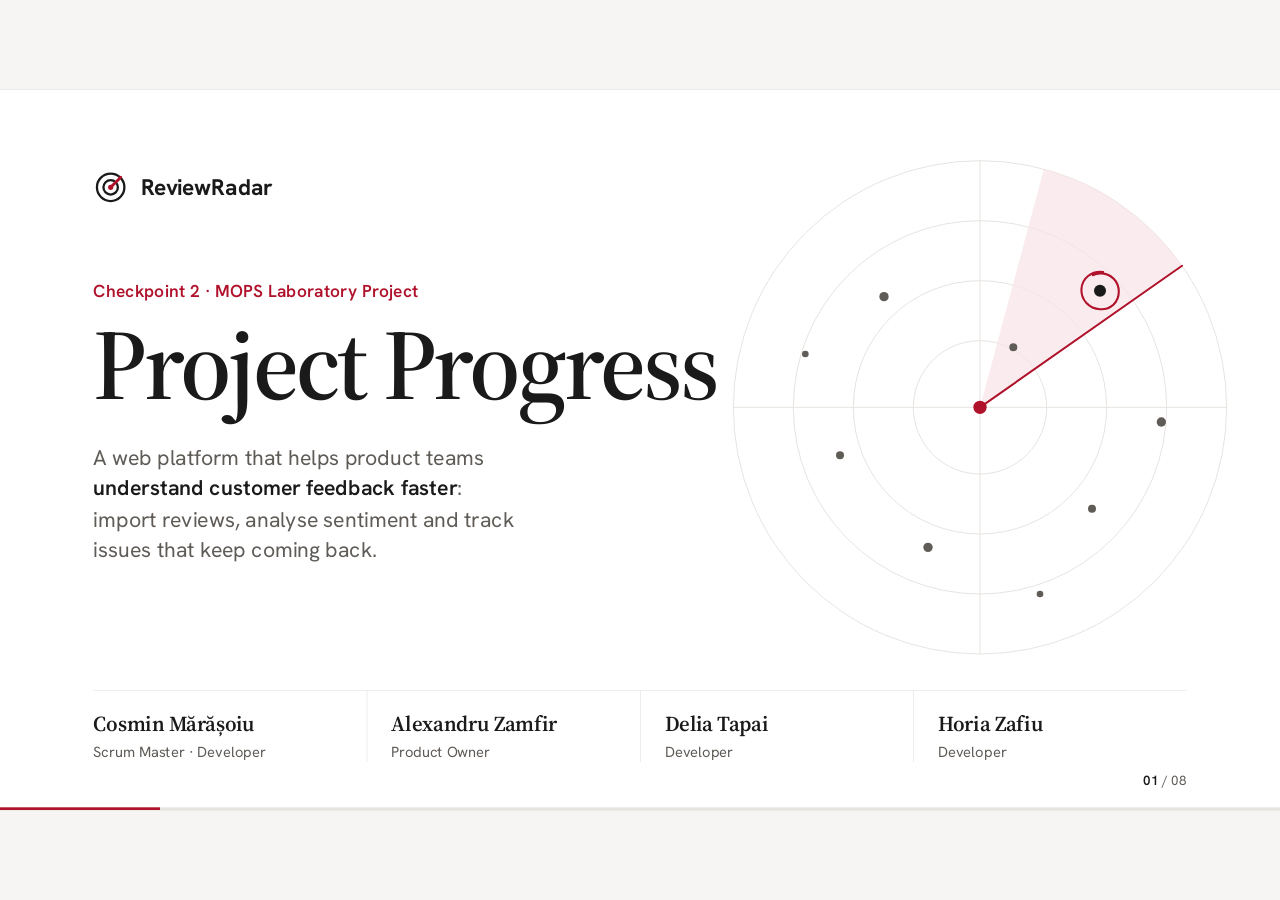
==== docs/presentation/index.html @ d18bc434 "Add Checkpoint 2 presentation deck Slide-based HTML deck in docs/presentation: 8 slides at 1920x1080" ====
<!DOCTYPE html>
<html lang="en">
<head>
<meta charset="utf-8">
<meta name="viewport" content="width=device-width, initial-scale=1">
<title>ReviewRadar · Checkpoint 2 — Project Progress</title>
<link rel="icon" href="data:image/svg+xml,%3Csvg xmlns='http://www.w3.org/2000/svg' viewBox='0 0 24 24'%3E%3Ccircle cx='12' cy='12' r='9.5' fill='none' stroke='%231a1a1a' stroke-width='1.6'/%3E%3Ccircle cx='12' cy='12' r='5' fill='none' stroke='%231a1a1a' stroke-width='1.6'/%3E%3Cpath d='M12 12 L19 5' stroke='%23b0122b' stroke-width='2' stroke-linecap='round'/%3E%3Ccircle cx='12' cy='12' r='1.8' fill='%23b0122b'/%3E%3C/svg%3E">
<link rel="preconnect" href="https://fonts.googleapis.com">
<link rel="preconnect" href="https://fonts.gstatic.com" crossorigin>
<link rel="stylesheet" href="https://fonts.googleapis.com/css2?family=Hanken+Grotesk:wght@400;500;600;700&family=Source+Serif+4:opsz,wght@8..60,600&display=swap">
<link rel="stylesheet" href="styles.css">
</head>
<body>

<!-- Shared symbols -->
<svg width="0" height="0" style="position:absolute" aria-hidden="true">
  <defs>
    <symbol id="logo" viewBox="0 0 24 24">
      <circle cx="12" cy="12" r="9.5" fill="none" stroke="#1a1a1a" stroke-width="1.6"/>
      <circle cx="12" cy="12" r="5" fill="none" stroke="#1a1a1a" stroke-width="1.6"/>
      <path d="M12 12 L19 5" stroke="#b0122b" stroke-width="2" stroke-linecap="round"/>
      <circle cx="12" cy="12" r="1.8" fill="#b0122b"/>
    </symbol>
    <symbol id="i-chat" viewBox="0 0 24 24"><path d="M4.5 19.5l1.2-3.6A8 8 0 1 1 8.4 18.6z"/><path d="M9 10.5h6M9 13.5h4"/></symbol>
    <symbol id="i-headset" viewBox="0 0 24 24"><path d="M4 15v-3a8 8 0 0 1 16 0v3"/><rect x="3" y="14" width="4.5" height="6.5" rx="1.5"/><rect x="16.5" y="14" width="4.5" height="6.5" rx="1.5"/></symbol>
    <symbol id="i-userplus" viewBox="0 0 24 24"><circle cx="10" cy="8" r="4"/><path d="M3 20c.4-3.6 3.3-6 7-6 2 0 3.7.6 5 1.8"/><path d="M19 13v7M15.5 16.5h7"/></symbol>
    <symbol id="i-key" viewBox="0 0 24 24"><circle cx="8" cy="15.5" r="4.5"/><path d="M11.2 12.3L20 3.5M16.5 7l3 3M14 9.5l2 2"/></symbol>
    <symbol id="i-shield" viewBox="0 0 24 24"><path d="M12 3l8 3v6c0 4.6-3.4 8.1-8 9-4.6-.9-8-4.4-8-9V6z"/><path d="M8.5 12.2l2.4 2.4 4.6-4.9"/></symbol>
    <symbol id="i-bell" viewBox="0 0 24 24"><path d="M6 16.5V11a6 6 0 0 1 12 0v5.5l1.8 1.8H4.2z"/><path d="M10 21h4"/></symbol>
    <symbol id="i-mail" viewBox="0 0 24 24"><rect x="3" y="5" width="18" height="14" rx="2"/><path d="M3.5 7l8.5 6 8.5-6"/></symbol>
    <symbol id="i-board" viewBox="0 0 24 24"><rect x="3" y="3" width="18" height="18" rx="2"/><rect x="6.5" y="6.5" width="4" height="10" rx=".6"/><rect x="13.5" y="6.5" width="4" height="6" rx=".6"/></symbol>
    <marker id="arrow" viewBox="0 0 10 10" refX="9" refY="5" markerWidth="9" markerHeight="9" orient="auto-start-reverse"><path d="M0 0L10 5L0 10z" fill="#1a1a1a"/></marker>
    <marker id="arrow-soft" viewBox="0 0 10 10" refX="9" refY="5" markerWidth="9" markerHeight="9" orient="auto-start-reverse"><path d="M0 0L10 5L0 10z" fill="#a8a39e"/></marker>
  </defs>
</svg>

<main class="viewport">
<div class="stage" id="stage" data-current="0">

  <header class="chrome-top">
    <div class="wordmark"><svg aria-hidden="true"><use href="#logo"/></svg>ReviewRadar</div>
    <div class="chrome-meta"><b>Checkpoint 2</b> · MOPS Laboratory Project</div>
  </header>

  <!-- ============ 01 · Title ============ -->
  <section class="slide s-title" data-label="Title" aria-label="Title">
    <div class="brand rv"><svg aria-hidden="true"><use href="#logo"/></svg>ReviewRadar</div>
    <p class="eyebrow rv d1">Checkpoint 2 · MOPS Laboratory Project</p>
    <h1 class="rv d1">Project Progress</h1>
    <p class="desc rv d2">A web platform that helps product teams <b>understand customer feedback faster</b>: import reviews, analyse sentiment and track issues that keep coming back.</p>

    <svg class="radar rv d1" viewBox="0 0 760 760" aria-hidden="true">
      <g class="grid">
        <circle cx="380" cy="380" r="370"/><circle cx="380" cy="380" r="280"/>
        <circle cx="380" cy="380" r="190"/><circle cx="380" cy="380" r="100"/>
        <line x1="10" y1="380" x2="750" y2="380"/><line x1="380" y1="10" x2="380" y2="750"/>
      </g>
      <path class="wedge" d="M380 380 L475.8 22.6 A370 370 0 0 1 683.1 167.6 Z"/>
      <line class="sweep" x1="380" y1="380" x2="683.1" y2="167.6"/>
      <circle class="dot" cx="236" cy="214" r="7"/>
      <circle class="dot" cx="170" cy="452" r="6"/>
      <circle class="dot" cx="302" cy="590" r="7"/>
      <circle class="dot" cx="548" cy="532" r="6"/>
      <circle class="dot" cx="652" cy="402" r="7"/>
      <circle class="dot" cx="430" cy="290" r="6"/>
      <circle class="dot" cx="470" cy="660" r="5"/>
      <circle class="dot" cx="118" cy="300" r="5"/>
      <circle class="dot ink" cx="560" cy="205" r="9"/>
      <svg class="ring" x="522" y="167" width="76" height="76" viewBox="0 0 24 24"><path pathLength="1" d="M13.5 3.2C8 2.6 3.4 6 3.2 11.4c-.2 5 3.6 9.1 8.8 9.4 5 .3 8.9-3.2 8.9-8.4 0-4.6-3.4-8.3-8.2-8.6-1.6-.1-3 .3-4.1.9"/></svg>
      <circle class="hub" cx="380" cy="380" r="10"/>
    </svg>

    <div class="team rv d3">
      <div><div class="name">Cosmin Mărășoiu</div><div class="role">Scrum Master · Developer</div></div>
      <div><div class="name">Alexandru Zamfir</div><div class="role">Product Owner</div></div>
      <div><div class="name">Delia Tapai</div><div class="role">Developer</div></div>
      <div><div class="name">Horia Zafiu</div><div class="role">Developer</div></div>
    </div>
  </section>

  <!-- ============ 02 · Meetings & communication ============ -->
  <section class="slide s-meet" data-label="Meetings &amp; communication" aria-label="Meetings and communication">
    <p class="kicker rv"><span class="num">01</span><span class="sep"></span>Meetings &amp; communication</p>
    <h2 class="rv d1">How the team stayed in sync</h2>

    <div class="comm rv d2">
      <div class="label">Communication<span>Day to day</span></div>
      <div class="chan">
        <svg class="icon" aria-hidden="true"><use href="#i-chat"/></svg>
        <div><h3>WhatsApp group</h3><p class="body">Ongoing communication and quick coordination</p></div>
      </div>
      <div class="chan">
        <svg class="icon" aria-hidden="true"><use href="#i-headset"/></svg>
        <div><h3>Discord</h3><p class="body">Voice calls for every team meeting</p></div>
      </div>
    </div>

    <div class="timeline">
      <div class="label rv d3">Meetings<span>2 sessions</span></div>
      <div class="track">
        <div class="meeting rv d3">
          <div class="node"></div>
          <p class="tag when">SESSION 01</p>
          <h3>Kickoff &amp; Planning</h3>
          <ul>
            <li>Set up the <b>environment</b> and repository</li>
            <li><b>Divided tasks</b> between team members</li>
            <li>Discussed the <b>system architecture</b></li>
          </ul>
        </div>
        <div class="meeting rv d4">
          <div class="node"></div>
          <p class="tag when">SESSION 02</p>
          <h3>Debrief &amp; Review</h3>
          <ul>
            <li>Reviewed <b>implementation progress</b></li>
            <li>Went through the <b>slides</b> and structure</li>
            <li>Discussed the <b>next steps</b></li>
          </ul>
        </div>
      </div>
    </div>
  </section>

  <!-- ============ 03 · What changed: Authentication ============ -->
  <section class="slide s-auth" data-label="What changed · Authentication" aria-label="What changed: authentication">
    <p class="kicker rv"><span class="num">02</span><span class="sep"></span>What changed since Checkpoint 1 · Authentication</p>
    <div class="cols">
      <div class="intro">
        <h2 class="rv d1">Supabase Auth now owns every account</h2>
        <p class="status done rv d2">Integrated</p>
        <p class="lead rv d2">Checkpoint 1 only listed “authentication”. We chose <b>Supabase Auth</b> and route it through our <b>FastAPI</b> gateway, so the UI never holds an auth key.</p>
      </div>
      <ul class="rows" style="margin-top:56px">
        <li class="rv d2"><svg class="icon" aria-hidden="true"><use href="#i-userplus"/></svg><h3>Registration</h3>
          <p class="body">Email and password sign-up; a <b>profile</b> is created automatically by a database trigger</p></li>
        <li class="rv d3"><svg class="icon" aria-hidden="true"><use href="#i-key"/></svg><h3>Login</h3>
          <p class="body">Supabase issues a <b>JWT</b>; FastAPI verifies it on every request</p></li>
        <li class="rv d4"><svg class="icon" aria-hidden="true"><use href="#i-shield"/></svg><h3>Account &amp; session</h3>
          <p class="body">Rotating refresh token in an <b>HttpOnly cookie</b>: the session survives a reload; sign out ends it</p></li>
      </ul>
    </div>
    <div class="chain rv d5">
      <div class="lbl">How it connects to collaboration</div>
      <span class="step">Supabase account</span><span class="arrow"></span>
      <span class="step">Project membership</span><span class="arrow"></span>
      <span class="step key">Role in that project</span><span class="arrow"></span>
      <span class="step">Allowed actions</span>
    </div>
  </section>

  <!-- ============ 04 · What changed: Notifications ============ -->
  <section class="slide s-notif" data-label="What changed · Notifications" aria-label="What changed: notifications">
    <p class="kicker rv"><span class="num">02</span><span class="sep"></span>What changed since Checkpoint 1 · Notifications</p>
    <div class="head">
      <h2 class="rv d1">One inbox for every decision</h2>
      <div class="legend rv d2">
        <span class="status done">Implemented</span>
        <span class="status planned">Planned</span>
      </div>
    </div>

    <div class="flow">
      <div class="events rv d2" style="position:relative">
        <p class="tag" style="position:absolute;top:-44px">EVENTS THAT NOTIFY</p>
        <div class="ev"><span>Invited to a project</span><span class="status done">Live</span></div>
        <div class="ev"><span>Invitation accepted or declined</span><span class="status done">Live</span></div>
        <div class="ev later"><span>Sentiment analysis finished or failed</span><span class="status planned">Planned</span></div>
        <div class="ev later"><span>Issue assigned to you</span><span class="status planned">Planned</span></div>
      </div>
      <div class="connector rv d3"></div>
      <div class="hub-node rv d3">
        <span class="tag">FASTAPI</span>
        <h3>Notification service</h3>
        <p class="small">One reusable <b style="color:var(--ink)">notify()</b> call per event</p>
      </div>
      <div class="fork rv d4" style="height:432px">
        <svg viewBox="0 0 120 432" preserveAspectRatio="none" aria-hidden="true">
          <path d="M0 216 C60 216 60 98 116 98" fill="none" stroke="#1a1a1a" stroke-width="2" vector-effect="non-scaling-stroke" marker-end="url(#arrow)"/>
          <path d="M0 216 C60 216 60 334 116 334" fill="none" stroke="#a8a39e" stroke-width="2" stroke-dasharray="8 8" vector-effect="non-scaling-stroke" marker-end="url(#arrow-soft)"/>
        </svg>
      </div>
      <div class="channels">
        <div class="channel done rv d4" style="height:196px">
          <svg class="icon" aria-hidden="true"><use href="#i-bell"/></svg>
          <h3>In-app inbox</h3>
          <span class="status done">Implemented</span>
          <p class="small">Unread count in the top bar; Accept or Decline in place</p>
        </div>
        <div class="channel planned rv d5" style="height:196px">
          <svg class="icon" aria-hidden="true"><use href="#i-mail"/></svg>
          <h3>Email via Brevo</h3>
          <span class="status planned">Planned</span>
          <p class="small">Transactional email for the same events</p>
        </div>
      </div>
    </div>

    <div class="chain rv d5" style="bottom:120px">
      <div class="lbl">In the workflow</div>
      <span class="step">Owner invites by email</span><span class="arrow"></span>
      <span class="step key">Invitee is notified</span><span class="arrow"></span>
      <span class="step">Accepts or declines</span><span class="arrow"></span>
      <span class="step">Owner is notified</span>
    </div>
  </section>

  <!-- ============ 05 · Implementation progress ============ -->
  <section class="slide s-progress" data-label="Implementation progress" aria-label="Implementation progress">
    <p class="kicker rv"><span class="num">03</span><span class="sep"></span>Implementation progress</p>
    <h2 class="rv d1">The collaboration layer is built</h2>

    <div class="areas">
      <div class="area rv d2">
        <span class="tag">01 · FR01</span>
        <h3>Authentication</h3>
        <ul>
          <li><b>Sign up, sign in, sign out</b> through the FastAPI gateway</li>
          <li>JWT verified against Supabase <b>JWKS</b></li>
          <li>Session kept across reloads</li>
        </ul>
        <div class="tech"><span>Supabase Auth</span><span>FastAPI</span></div>
      </div>
      <div class="area rv d3">
        <span class="tag">02 · FR02 · FR09</span>
        <h3>Projects &amp; roles</h3>
        <ul>
          <li><b>Create, rename, archive</b> projects</li>
          <li><b>Owner, analyst, product manager, viewer</b> from one permission map</li>
          <li>A project always keeps an owner</li>
        </ul>
        <div class="tech"><span>PostgreSQL</span><span>SQLAlchemy</span></div>
      </div>
      <div class="area rv d4">
        <span class="tag">03 · FR09</span>
        <h3>Invitations &amp; inbox</h3>
        <ul>
          <li><b>Invite by email and role</b>; nobody joins without consent</li>
          <li>Accept, decline, revoke; <b>7-day expiry</b></li>
          <li>Inbox with unread count</li>
        </ul>
        <div class="tech"><span>Supabase Postgres</span><span>RLS</span></div>
      </div>
      <div class="area rv d5">
        <span class="tag">04 · NFR06 · NFR07</span>
        <h3>UI &amp; quality</h3>
        <ul>
          <li>Streamlit UI <b>redesigned</b>: top bar, ruled lists</li>
          <li><b>pytest</b> suite for business rules and APIs</li>
          <li><b>CI</b> runs tests on every pull request</li>
        </ul>
        <div class="tech"><span>Streamlit</span><span>pytest</span><span>GitHub Actions</span></div>
      </div>
    </div>

    <div class="trello rv d5">
      <svg class="icon" aria-hidden="true"><use href="#i-board"/></svg>
      <span><b>Trello board updated</b>: task assignments, completed work and remaining activities</span>
      <div class="figs">
        <span class="fig"><b>71</b>automated tests</span>
        <span class="fig"><b>96%</b>backend coverage</span>
      </div>
    </div>
  </section>

  <!-- ============ 06 · Architecture ============ -->
  <section class="slide s-arch" data-label="Implementation progress · Architecture" aria-label="Architecture">
    <p class="kicker rv"><span class="num">03</span><span class="sep"></span>Implementation progress · Architecture</p>
    <div class="head">
      <h2 class="rv d1">How the pieces fit together</h2>
      <div class="legend rv d2">
        <span class="status done">In use</span>
        <span class="status planned">Planned</span>
      </div>
    </div>

    <div class="arch rv d2" style="height:600px">
      <svg class="wires" viewBox="0 0 1640 600" aria-hidden="true">
        <path d="M240 300 L406 300" marker-end="url(#arrow)"/>
        <text x="325" y="284" text-anchor="middle">WebSocket</text>
        <path d="M740 300 L906 300" marker-end="url(#arrow)"/>
        <text x="825" y="284" text-anchor="middle">HTTP + JWT</text>
        <path d="M1240 300 C1290 300 1290 66 1336 66" marker-end="url(#arrow)"/>
        <path d="M1240 300 C1290 300 1290 222 1336 222" marker-end="url(#arrow)"/>
        <path class="planned" d="M1240 300 C1290 300 1290 378 1336 378" marker-end="url(#arrow-soft)"/>
        <path class="planned" d="M1240 300 C1290 300 1290 534 1336 534" marker-end="url(#arrow-soft)"/>
      </svg>

      <div class="node soft" style="left:0;top:200px;width:240px;height:200px">
        <span class="tag">CLIENT</span><h3>Browser</h3><p>Refresh token in an HttpOnly cookie</p>
      </div>
      <div class="node" style="left:410px;top:200px;width:330px;height:200px">
        <span class="tag">FRONTEND</span><h3>Streamlit</h3><p>Projects, project page, inbox; holds no auth key</p>
      </div>
      <div class="node key" style="left:910px;top:200px;width:330px;height:200px">
        <span class="tag">BACKEND</span><h3>FastAPI</h3><p>Auth gateway, roles and all business rules</p>
      </div>

      <div class="node" style="left:1340px;top:0;width:300px;height:132px;padding:22px 26px">
        <h3>Supabase Auth</h3><p>Accounts, tokens, JWKS</p>
      </div>
      <div class="node" style="left:1340px;top:156px;width:300px;height:132px;padding:22px 26px">
        <h3>PostgreSQL</h3><p>Projects, roles, inbox</p>
      </div>
      <div class="node planned" style="left:1340px;top:312px;width:300px;height:132px;padding:22px 26px">
        <h3>Hugging Face</h3><p>Sentiment models</p>
      </div>
      <div class="node planned" style="left:1340px;top:468px;width:300px;height:132px;padding:22px 26px">
        <h3>Brevo</h3><p>Email delivery</p>
      </div>
    </div>
  </section>

  <!-- ============ 07 · What's next ============ -->
  <section class="slide s-next" data-label="What’s next" aria-label="What's next">
    <p class="kicker rv"><span class="num">04</span><span class="sep"></span>What’s next</p>
    <h2 class="rv d1">From projects to real review data</h2>

    <div class="road">
      <span class="solid"></span>
      <div class="stop now rv d2">
        <div class="pin"></div>
        <span class="tag">TODAY</span>
        <h3>Checkpoint 2</h3>
        <p class="what">Accounts, projects, roles and invitations in place</p>
      </div>
      <div class="stop rv d3">
        <div class="pin"></div>
        <span class="tag">TEAM COLLABORATION</span>
        <h3>Pair-programming session</h3>
        <p class="what">Remote session over <b style="color:var(--ink)">Parsec</b>, working together on one screen</p>
        <p class="why"><b>Why:</b> tackle the hardest tasks and the integration work side by side</p>
      </div>
      <div class="stop rv d4">
        <div class="pin"></div>
        <span class="tag">UPCOMING FEATURE</span>
        <h3>CSV import with validation</h3>
        <p class="what">Upload reviews; each row is checked, exact duplicates are skipped</p>
        <p class="why"><b>Value:</b> real feedback enters a project, with clear error messages</p>
        <div class="reqs"><span>FR03</span><span>FR04</span><span>NFR02</span></div>
      </div>
      <div class="stop rv d5">
        <div class="pin"></div>
        <span class="tag">UPCOMING FEATURE</span>
        <h3>Sentiment analysis</h3>
        <p class="what">Run a Hugging Face model in the background, store a label per review</p>
        <p class="why"><b>Value:</b> the first insight, shown as an estimate that can be corrected</p>
        <div class="reqs"><span>FR06</span><span>FR07</span><span>NFR03</span></div>
      </div>
      <div class="stop goal rv d5">
        <div class="pin"></div>
        <span class="tag">TARGET</span>
        <h3>Checkpoint 3</h3>
        <p class="what">⅔ of committed stories done</p>
      </div>
    </div>
  </section>

  <!-- ============ 08 · Closing ============ -->
  <section class="slide s-close" data-label="Summary" aria-label="Summary">
    <div class="cols">
      <div>
        <p class="kicker rv"><span class="num">05</span><span class="sep"></span>Summary</p>
        <h2 class="rv d1">Checkpoint 2 in three lines</h2>
        <ul class="recap">
          <li class="rv d2"><span class="k"><span class="num">01</span>Achieved</span>
            <span class="v">Working <b>sign-in, projects, roles and invitations</b>, covered by automated tests</span></li>
          <li class="rv d3"><span class="k"><span class="num">02</span>Evolved</span>
            <span class="v">From proposal to running app; <b>Supabase Auth</b> integrated, <b>Brevo</b> email planned</span></li>
          <li class="rv d4"><span class="k"><span class="num">03</span>Next</span>
            <span class="v">Pair programming, then <b>CSV import</b> and <b>sentiment analysis</b>: the MVP core</span></li>
        </ul>
      </div>
      <div class="thanks">
        <div class="big rv d2">Thank you.</div>
        <div class="q rv d3">Questions?
          <svg class="ring" viewBox="0 0 440 150" aria-hidden="true"><path pathLength="1" d="M262 10 C140 2 16 24 12 76 C8 126 124 144 234 140 C344 136 434 114 430 70 C426 28 352 8 274 12 C244 13 218 18 198 26"/></svg>
        </div>
        <p class="who rv d4">Cosmin Mărășoiu · Alexandru Zamfir<br>Delia Tapai · Horia Zafiu</p>
      </div>
    </div>
  </section>

  <footer class="chrome-bottom">
    <span class="chapter-label" id="chapter"></span>
    <span class="counter" id="counter"></span>
  </footer>
  <div class="progress"><i id="bar"></i></div>
</div>
</main>

<div class="controls" aria-label="Presentation controls">
  <button id="prev" type="button" aria-label="Previous slide"><svg viewBox="0 0 24 24"><path d="M15 5l-7 7 7 7"/></svg></button>
  <button id="next" type="button" aria-label="Next slide"><svg viewBox="0 0 24 24"><path d="M9 5l7 7-7 7"/></svg></button>
  <button id="fs" type="button" aria-label="Toggle fullscreen"><svg viewBox="0 0 24 24"><path d="M4 9V4h5M20 9V4h-5M4 15v5h5M20 15v5h-5"/></svg></button>
</div>
<div class="hint"><kbd>←</kbd> <kbd>→</kbd> or <kbd>Space</kbd> to navigate · <kbd>F</kbd> fullscreen</div>

<script src="deck.js"></script>
</body>
</html>
---- docs/presentation/styles.css ----
/* ReviewRadar · Checkpoint 2 deck
   Follows DESIGN.md "The Editor's Red Pencil": ink on a white proof sheet, hairline rules,
   one crimson pencil for "you are here" and "act here". Stage is authored at 1920×1080. */

:root {
  --pencil: #b0122b;
  --pencil-wash: #f8e4e7;
  --ink: #1a1a1a;
  --graphite: #5f5b57;
  --rule: #e7e4e0;
  --tint: #f6f5f3;
  --sheet: #ffffff;
  --serif: "Source Serif 4", Georgia, "Times New Roman", serif;
  --sans: "Hanken Grotesk", "Segoe UI", system-ui, sans-serif;
  --ease: cubic-bezier(.16, 1, .3, 1);
  --pad-x: 140px;
}

* { box-sizing: border-box; margin: 0; padding: 0; }
html, body { height: 100%; }
body {
  background: var(--tint);
  color: var(--ink);
  font-family: var(--sans);
  overflow: hidden;
  -webkit-font-smoothing: antialiased;
}
::selection { background: var(--pencil-wash); color: var(--ink); }

/* ---------- Stage: fixed 1920×1080, scaled to fit ---------- */
.viewport { position: fixed; inset: 0; display: grid; place-items: center; }
.stage {
  position: absolute; left: 50%; top: 50%;
  width: 1920px; height: 1080px;
  background: var(--sheet);
  transform-origin: 0 0;
  overflow: hidden;
  box-shadow: 0 0 0 1px var(--rule);
}
:fullscreen .stage, .is-fullscreen .stage { box-shadow: none; }
:fullscreen body, body.is-fullscreen { background: var(--sheet); }

/* ---------- Persistent chrome ---------- */
.chrome-top {
  position: absolute; left: var(--pad-x); right: var(--pad-x); top: 0; height: 104px;
  display: flex; align-items: center; justify-content: space-between;
  border-bottom: 1px solid var(--rule);
  z-index: 5;
  transition: opacity .5s var(--ease);
}
.stage[data-current="0"] .chrome-top { opacity: 0; }
.wordmark { display: flex; align-items: center; gap: 14px; font-weight: 700; font-size: 26px; letter-spacing: -0.01em; }
.wordmark svg { width: 34px; height: 34px; display: block; }
.chrome-meta { font-size: 22px; color: var(--graphite); font-weight: 500; }
.chrome-meta b { color: var(--ink); font-weight: 600; }

.chrome-bottom {
  position: absolute; left: var(--pad-x); right: var(--pad-x); bottom: 0; height: 88px;
  display: flex; align-items: center; justify-content: space-between;
  font-size: 20px; color: var(--graphite); z-index: 5;
}
.chapter-label { font-weight: 500; }
.counter { font-variant-numeric: tabular-nums; letter-spacing: .02em; }
.counter b { color: var(--ink); font-weight: 600; }
.progress { position: absolute; left: 0; right: 0; bottom: 0; height: 4px; background: var(--rule); z-index: 6; }
.progress i { display: block; height: 100%; background: var(--pencil); width: 0; transition: width .6s var(--ease); }

/* ---------- Slides & transitions ---------- */
.slide {
  position: absolute; inset: 0;
  padding: 168px var(--pad-x) 120px;
  opacity: 0; visibility: hidden;
  transform: translateX(48px);
  transition: opacity .55s var(--ease), transform .7s var(--ease), visibility 0s linear .7s;
}
.slide.is-before { transform: translateX(-48px); }
.slide.is-active {
  opacity: 1; visibility: visible; transform: none;
  transition: opacity .55s var(--ease) .08s, transform .7s var(--ease) .08s, visibility 0s;
}
.slide .rv { opacity: 0; transform: translateY(14px); transition: opacity .6s var(--ease), transform .7s var(--ease); }
.slide.is-active .rv { opacity: 1; transform: none; }
.slide.is-active .rv.d1 { transition-delay: .16s; }
.slide.is-active .rv.d2 { transition-delay: .26s; }
.slide.is-active .rv.d3 { transition-delay: .36s; }
.slide.is-active .rv.d4 { transition-delay: .46s; }
.slide.is-active .rv.d5 { transition-delay: .56s; }

/* ---------- Type ---------- */
.kicker { display: flex; align-items: baseline; gap: 18px; font-size: 24px; font-weight: 600; color: var(--graphite); }
.kicker .num { color: var(--pencil); font-variant-numeric: tabular-nums; }
.kicker .sep { width: 40px; height: 1px; background: var(--rule); align-self: center; }
h1, h2, h3, .serif { font-family: var(--serif); font-weight: 600; letter-spacing: -0.02em; text-wrap: balance; }
h2 { font-size: 76px; line-height: 1.04; margin-top: 22px; max-width: 1300px; }
h3 { font-size: 38px; line-height: 1.15; letter-spacing: -0.012em; }
.lead { font-size: 30px; line-height: 1.45; color: var(--graphite); max-width: 34ch; }
.lead b, .body b { color: var(--ink); font-weight: 600; }
.body { font-size: 26px; line-height: 1.45; color: var(--graphite); }
.small { font-size: 21px; color: var(--graphite); line-height: 1.4; }
.tag { font-size: 19px; font-weight: 600; letter-spacing: .03em; color: var(--graphite); font-variant-numeric: tabular-nums; }

/* Status marks: solid = implemented / integrated, dashed = planned */
.status { display: inline-flex; align-items: center; gap: 12px; font-size: 22px; font-weight: 600; white-space: nowrap; }
.status::before { content: ""; width: 16px; height: 16px; border-radius: 50%; flex: none; }
.status.done { color: var(--ink); }
.status.done::before { background: var(--ink); }
.status.planned { color: var(--graphite); font-weight: 500; }
.status.planned::before { border: 2px dashed var(--graphite); width: 14px; height: 14px; }

.icon { width: 40px; height: 40px; flex: none; stroke: var(--ink); fill: none; stroke-width: 1.6; stroke-linecap: round; stroke-linejoin: round; }

/* Hand-drawn pencil ring, drawn in on slide entry */
.ring path { fill: none; stroke: var(--pencil); stroke-width: 2.4; stroke-linecap: round;
  stroke-dasharray: 1; stroke-dashoffset: 1; }
.slide.is-active .ring path { animation: draw .9s var(--ease) .45s forwards; }
@keyframes draw { to { stroke-dashoffset: 0; } }

/* ===================================================================
   01 · Title
   =================================================================== */
.s-title { padding-top: 120px; }
.s-title .brand { display: flex; align-items: center; gap: 20px; font-size: 34px; font-weight: 700; letter-spacing: -0.01em; }
.s-title .brand svg { width: 52px; height: 52px; }
.s-title .eyebrow { margin-top: 112px; font-size: 26px; font-weight: 600; color: var(--pencil); letter-spacing: .01em; }
.s-title h1 { font-size: 150px; line-height: .96; margin-top: 22px; letter-spacing: -0.03em; max-width: 1000px; }
.s-title .desc { margin-top: 44px; font-size: 32px; line-height: 1.45; color: var(--graphite); max-width: 36ch; }
.s-title .desc b { color: var(--ink); font-weight: 600; }
.radar { position: absolute; right: 70px; top: 96px; width: 760px; height: 760px; }
.radar .grid circle, .radar .grid line { fill: none; stroke: var(--rule); stroke-width: 1.5; }
.radar .wedge { fill: var(--pencil-wash); opacity: .7; transform-origin: 380px 380px; }
.radar .sweep { stroke: var(--pencil); stroke-width: 3; stroke-linecap: round; transform-origin: 380px 380px; }
.slide.is-active .radar .wedge, .slide.is-active .radar .sweep { animation: sweep 1.6s var(--ease) .2s both; }
@keyframes sweep { from { transform: rotate(-120deg); opacity: 0; } 30% { opacity: 1; } to { transform: rotate(0); } }
.radar .dot { fill: var(--graphite); }
.radar .dot.ink { fill: var(--ink); }
.radar .hub { fill: var(--pencil); }
.radar .ring path { stroke-width: 1; }

.team {
  position: absolute; left: var(--pad-x); right: var(--pad-x); bottom: 72px;
  display: grid; grid-template-columns: repeat(4, 1fr);
  border-top: 1px solid var(--rule);
}
.team > div { padding: 28px 0 0; }
.team > div + div { padding-left: 36px; border-left: 1px solid var(--rule); }
.team .name { font-family: var(--serif); font-weight: 600; font-size: 32px; letter-spacing: -0.01em; }
.team .role { font-size: 22px; color: var(--graphite); margin-top: 6px; }

/* ===================================================================
   02 · Meetings
   =================================================================== */
.comm { margin-top: 52px; display: grid; grid-template-columns: 300px 1fr 1fr; align-items: start;
  border-top: 1px solid var(--rule); border-bottom: 1px solid var(--rule); }
.comm > * { padding: 30px 0; }
.comm .label { font-size: 24px; font-weight: 600; }
.comm .label span { display: block; font-weight: 400; color: var(--graphite); font-size: 21px; margin-top: 4px; }
.comm .chan { display: flex; gap: 22px; align-items: flex-start; padding-left: 40px; border-left: 1px solid var(--rule); }
.comm .chan h3 { font-size: 34px; }
.comm .chan p { margin-top: 6px; }

.timeline { margin-top: 60px; display: grid; grid-template-columns: 300px 1fr 1fr; }
.timeline .label { font-size: 24px; font-weight: 600; padding-top: 4px; }
.timeline .label span { display: block; font-weight: 400; color: var(--graphite); font-size: 21px; margin-top: 4px; }
.timeline .track { grid-column: 2 / 4; display: grid; grid-template-columns: 1fr 1fr; position: relative; }
.timeline .track::before { content: ""; position: absolute; left: 40px; right: 0; top: 13px; height: 2px; background: var(--ink); }
.meeting { position: relative; padding: 0 60px 0 40px; }
.meeting .node { position: relative; width: 26px; height: 26px; border-radius: 50%; background: var(--sheet); border: 2px solid var(--ink); margin-left: -14px; z-index: 1; }
.meeting .node::after { content: ""; position: absolute; inset: 7px; border-radius: 50%; background: var(--ink); }
.meeting .when { margin-top: 30px; }
.meeting h3 { margin-top: 10px; font-size: 44px; }
.meeting ul { list-style: none; margin-top: 26px; }
.meeting li { font-size: 26px; line-height: 1.4; color: var(--graphite); padding: 14px 0 14px 32px; border-top: 1px solid var(--rule); position: relative; }
.meeting li::before { content: ""; position: absolute; left: 4px; top: 30px; width: 12px; height: 2px; background: var(--graphite); }
.meeting li b { color: var(--ink); font-weight: 600; }

/* ===================================================================
   03 · Authentication
   =================================================================== */
.s-auth .cols { display: grid; grid-template-columns: 640px 1fr; gap: 120px; margin-top: 0; }
.s-auth .intro .status { margin-top: 40px; font-size: 26px; }
.s-auth .intro .lead { margin-top: 30px; }
.rows { list-style: none; border-top: 1px solid var(--rule); }
.rows li { display: grid; grid-template-columns: 64px 1fr; gap: 0 22px; padding: 30px 0 30px; border-bottom: 1px solid var(--rule); }
.rows li h3 { font-size: 36px; }
.rows li p { grid-column: 2; margin-top: 8px; }
.rows .icon { margin-top: 2px; }

.chain { position: absolute; left: var(--pad-x); right: var(--pad-x); bottom: 128px; display: flex; align-items: center; gap: 0; }
.chain .lbl { font-size: 22px; font-weight: 600; color: var(--graphite); width: 300px; flex: none; line-height: 1.3; }
.chain .step { font-size: 25px; font-weight: 600; padding: 16px 26px; border: 1px solid var(--rule); border-radius: 6px; white-space: nowrap; background: var(--sheet); }
.chain .step.key { border-color: var(--ink); }
.chain .arrow { flex: 1; height: 2px; background: var(--rule); position: relative; min-width: 34px; }
.chain .arrow::after { content: ""; position: absolute; right: 0; top: -6px; border: 7px solid transparent; border-left: 10px solid var(--graphite); border-right: 0; }

/* ===================================================================
   04 · Notifications
   =================================================================== */
.head { display: flex; justify-content: space-between; align-items: flex-end; }
.legend { display: flex; flex-direction: column; gap: 14px; padding-bottom: 12px; }
.flow { margin-top: 56px; display: grid; grid-template-columns: 640px 120px 330px 120px 1fr; align-items: center; }
.events { border-top: 1px solid var(--rule); }
.events .ev-h { font-size: 22px; font-weight: 600; color: var(--graphite); padding: 0 0 16px; margin-top: -48px; }
.events div.ev { display: flex; justify-content: space-between; align-items: center; gap: 20px; padding: 20px 0; border-bottom: 1px solid var(--rule); font-size: 26px; }
.events div.ev.later { color: var(--graphite); }
.events .status { font-size: 20px; }
.connector { height: 2px; background: var(--ink); position: relative; }
.connector::after { content: ""; position: absolute; right: -2px; top: -7px; border: 8px solid transparent; border-left: 12px solid var(--ink); border-right: 0; }
.hub-node { border: 2px solid var(--ink); border-radius: 6px; padding: 30px 28px; }
.hub-node .tag { display: block; margin-bottom: 10px; }
.hub-node h3 { font-size: 34px; }
.hub-node p { margin-top: 10px; }
.fork { position: relative; height: 320px; }
.fork svg { position: absolute; inset: 0; width: 100%; height: 100%; overflow: visible; }
.channels { display: flex; flex-direction: column; gap: 40px; }
.channel { display: grid; grid-template-columns: 56px 1fr; gap: 6px 22px; padding: 28px 30px; border-radius: 6px; }
.channel.done { border: 2px solid var(--ink); }
.channel.planned { border: 2px dashed #a8a39e; }
.channel.planned h3, .channel.planned .icon { color: var(--graphite); stroke: var(--graphite); }
.channel h3 { font-size: 34px; }
.channel .status { grid-column: 2; margin-top: 4px; font-size: 20px; }
.channel p { grid-column: 2; margin-top: 6px; }

/* ===================================================================
   05 · Implementation progress
   =================================================================== */
.areas { margin-top: 56px; display: grid; grid-template-columns: repeat(4, 1fr); border-top: 2px solid var(--ink); }
.area { padding: 32px 40px 0 0; }
.area + .area { padding-left: 40px; border-left: 1px solid var(--rule); }
.area .tag { color: var(--pencil); }
.area h3 { margin-top: 12px; font-size: 36px; }
.area ul { list-style: none; margin-top: 18px; }
.area li { font-size: 23px; line-height: 1.36; color: var(--graphite); padding: 11px 0; border-top: 1px solid var(--rule); }
.area li b { color: var(--ink); font-weight: 600; }
.area .tech { margin-top: 22px; font-size: 19px; color: var(--graphite); letter-spacing: .01em; }
.area .tech span { display: inline-block; padding: 5px 12px; border: 1px solid var(--rule); border-radius: 6px; margin: 0 6px 8px 0; background: var(--tint); color: var(--ink); }
.trello { position: absolute; left: var(--pad-x); right: var(--pad-x); bottom: 104px; display: flex; align-items: center; gap: 22px;
  padding-top: 26px; border-top: 1px solid var(--rule); font-size: 25px; color: var(--graphite); }
.trello b { color: var(--ink); font-weight: 600; }
.trello .icon { width: 36px; height: 36px; }
.trello .figs { margin-left: auto; display: flex; gap: 44px; }
.trello .fig { font-variant-numeric: tabular-nums; white-space: nowrap; }
.trello .fig b { font-family: var(--serif); font-size: 40px; letter-spacing: -0.02em; margin-right: 10px; }

/* ===================================================================
   06 · Architecture
   =================================================================== */
.arch { position: relative; margin-top: 44px; height: 560px; }
.arch svg.wires { position: absolute; inset: 0; width: 100%; height: 100%; overflow: visible; }
.wires path { fill: none; stroke: var(--ink); stroke-width: 2; }
.wires path.planned { stroke: #a8a39e; stroke-dasharray: 8 8; }
.wires text { font-family: var(--sans); font-size: 19px; fill: var(--graphite); font-weight: 500; }
.node { position: absolute; width: 330px; padding: 26px 28px; background: var(--sheet); border: 2px solid var(--ink); border-radius: 6px; }
.node.soft { border: 1px solid var(--rule); background: var(--tint); }
.node.planned { border: 2px dashed #a8a39e; }
.node.planned h3 { color: var(--graphite); }
.node .tag { display: block; margin-bottom: 8px; }
.node h3 { font-size: 32px; }
.node p { margin-top: 8px; font-size: 21px; line-height: 1.4; color: var(--graphite); }
.node .status { margin-top: 12px; font-size: 19px; }
.node.key { box-shadow: inset 4px 0 0 var(--pencil); }

/* ===================================================================
   07 · Next
   =================================================================== */
.road { margin-top: 90px; position: relative; display: grid; grid-template-columns: 300px repeat(3, 1fr) 250px; }
.road::before { content: ""; position: absolute; left: 0; right: 0; top: 13px; height: 2px;
  background: repeating-linear-gradient(90deg, var(--graphite) 0 10px, transparent 10px 20px); }
.road .solid { position: absolute; left: 0; width: 300px; top: 13px; height: 2px; background: var(--ink); }
.stop { position: relative; padding-right: 44px; }
.stop .pin { width: 28px; height: 28px; border-radius: 50%; border: 2px dashed var(--graphite); background: var(--sheet); position: relative; z-index: 1; }
.stop.now .pin { border: 2px solid var(--ink); }
.stop.now .pin::after { content: ""; position: absolute; inset: 6px; border-radius: 50%; background: var(--pencil); }
.stop.goal .pin { border: 2px solid var(--ink); border-radius: 4px; }
.stop .tag { display: block; margin-top: 30px; }
.stop h3 { margin-top: 12px; font-size: 40px; }
.stop .what { margin-top: 18px; font-size: 25px; line-height: 1.42; color: var(--graphite); }
.stop .why { margin-top: 22px; padding-top: 18px; border-top: 1px solid var(--rule); font-size: 23px; line-height: 1.42; color: var(--graphite); }
.stop .why b { color: var(--ink); font-weight: 600; }
.stop.now h3, .stop.goal h3 { font-size: 34px; }
.stop .reqs { margin-top: 18px; display: flex; gap: 10px; }
.stop .reqs span { font-size: 18px; font-weight: 600; padding: 4px 10px; border: 1px solid var(--rule); border-radius: 6px; color: var(--ink); background: var(--tint); }

/* ===================================================================
   08 · Closing
   =================================================================== */
.s-close .cols { display: grid; grid-template-columns: 1fr 640px; gap: 140px; height: 100%; }
.recap { list-style: none; margin-top: 56px; border-top: 1px solid var(--rule); }
.recap li { display: grid; grid-template-columns: 220px 1fr; gap: 30px; padding: 30px 0; border-bottom: 1px solid var(--rule); }
.recap .k { font-size: 24px; font-weight: 600; padding-top: 4px; }
.recap .k .num { color: var(--pencil); margin-right: 12px; font-variant-numeric: tabular-nums; }
.recap .v { font-size: 28px; line-height: 1.42; color: var(--graphite); }
.recap .v b { color: var(--ink); font-weight: 600; }
.thanks { align-self: center; padding-bottom: 60px; }
.thanks .big { font-family: var(--serif); font-weight: 600; font-size: 150px; line-height: .95; letter-spacing: -0.03em; }
.thanks .q { position: relative; display: inline-block; margin-top: 46px; font-family: var(--serif); font-weight: 600; font-size: 72px; letter-spacing: -0.02em; padding: 10px 30px; margin-left: -30px; }
.thanks .q .ring { position: absolute; left: -24px; top: -22px; width: calc(100% + 48px); height: calc(100% + 44px); overflow: visible; }
.thanks .q .ring path { stroke-width: 3; }
.thanks .who { margin-top: 64px; font-size: 22px; color: var(--graphite); line-height: 1.6; }

/* ---------- On-screen controls (appear on pointer movement) ---------- */
.controls { position: fixed; right: 20px; bottom: 20px; display: flex; gap: 8px; z-index: 20; opacity: 0; transition: opacity .3s; }
body.show-controls .controls, .controls:focus-within { opacity: 1; }
.controls button {
  width: 44px; height: 44px; border-radius: 6px; border: 1px solid var(--rule); background: var(--sheet); color: var(--ink);
  display: grid; place-items: center; cursor: pointer; transition: color .15s, border-color .15s;
}
.controls button:hover { color: var(--pencil); border-color: var(--pencil); }
.controls button:focus-visible { outline: 2px solid var(--pencil); outline-offset: 2px; }
.controls svg { width: 22px; height: 22px; stroke: currentColor; fill: none; stroke-width: 2; stroke-linecap: round; stroke-linejoin: round; }
.hint { position: fixed; left: 50%; bottom: 22px; transform: translateX(-50%); z-index: 20; font-size: 13px; color: var(--graphite);
  background: var(--sheet); border: 1px solid var(--rule); border-radius: 6px; padding: 8px 14px; opacity: 0; transition: opacity .3s; pointer-events: none; }
body.show-controls .hint { opacity: 1; }
kbd { font-family: var(--sans); font-weight: 600; color: var(--ink); }

@media (prefers-reduced-motion: reduce) {
  .slide, .slide.is-active, .slide .rv { transition: opacity .2s linear !important; transform: none !important; }
  .slide.is-active .ring path, .slide.is-active .radar .wedge, .slide.is-active .radar .sweep { animation: none; stroke-dashoffset: 0; }
  .ring path { stroke-dashoffset: 0; }
}
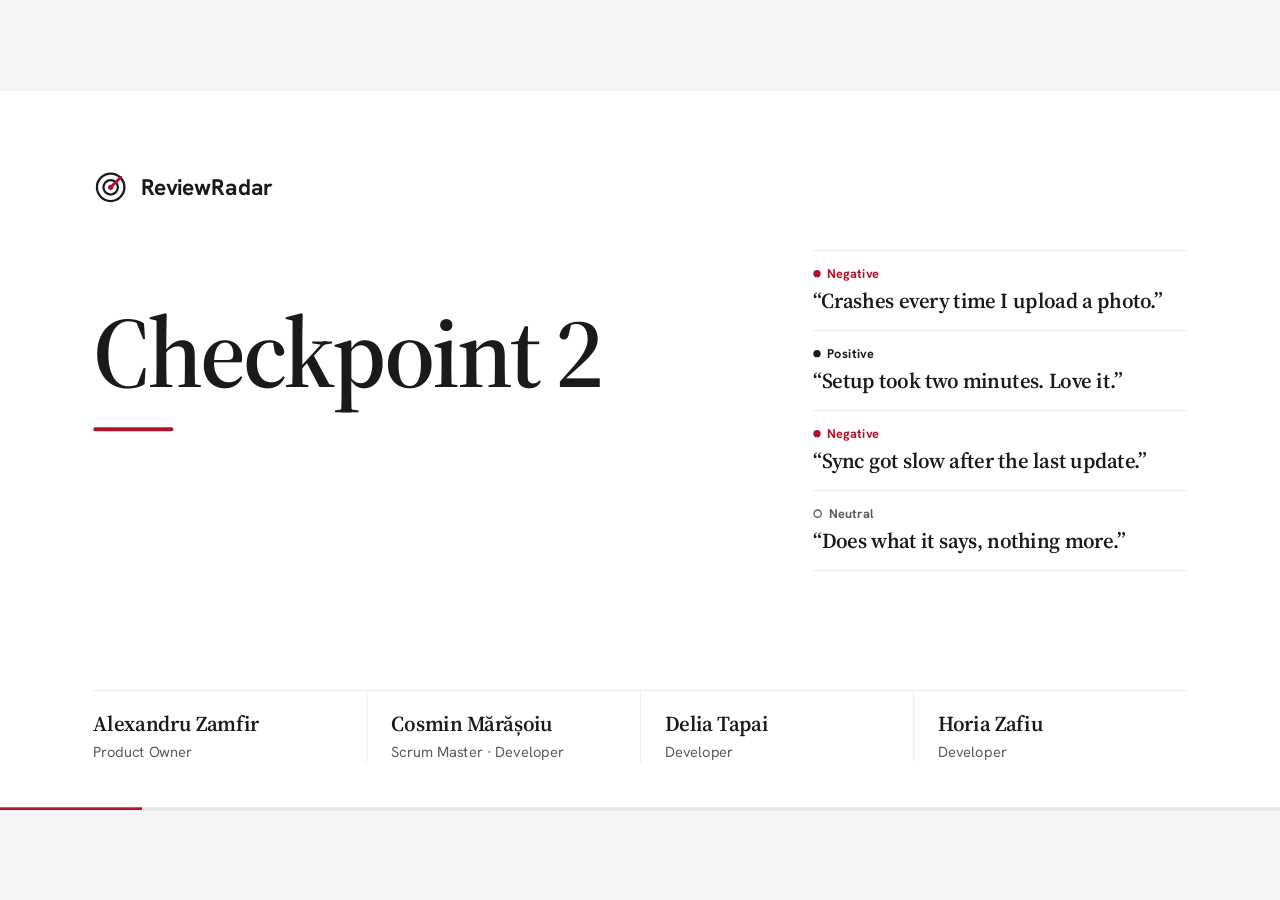
==== commit e69c4094: "presentation" ====
--- a/docs/presentation/index.html
+++ b/docs/presentation/index.html
@@ -3,7 +3,7 @@
 <head>
 <meta charset="utf-8">
 <meta name="viewport" content="width=device-width, initial-scale=1">
-<title>ReviewRadar · Checkpoint 2 — Project Progress</title>
+<title>ReviewRadar · Checkpoint 2</title>
 <link rel="icon" href="data:image/svg+xml,%3Csvg xmlns='http://www.w3.org/2000/svg' viewBox='0 0 24 24'%3E%3Ccircle cx='12' cy='12' r='9.5' fill='none' stroke='%231a1a1a' stroke-width='1.6'/%3E%3Ccircle cx='12' cy='12' r='5' fill='none' stroke='%231a1a1a' stroke-width='1.6'/%3E%3Cpath d='M12 12 L19 5' stroke='%23b0122b' stroke-width='2' stroke-linecap='round'/%3E%3Ccircle cx='12' cy='12' r='1.8' fill='%23b0122b'/%3E%3C/svg%3E">
 <link rel="preconnect" href="https://fonts.googleapis.com">
 <link rel="preconnect" href="https://fonts.gstatic.com" crossorigin>
@@ -28,7 +28,6 @@
     <symbol id="i-shield" viewBox="0 0 24 24"><path d="M12 3l8 3v6c0 4.6-3.4 8.1-8 9-4.6-.9-8-4.4-8-9V6z"/><path d="M8.5 12.2l2.4 2.4 4.6-4.9"/></symbol>
     <symbol id="i-bell" viewBox="0 0 24 24"><path d="M6 16.5V11a6 6 0 0 1 12 0v5.5l1.8 1.8H4.2z"/><path d="M10 21h4"/></symbol>
     <symbol id="i-mail" viewBox="0 0 24 24"><rect x="3" y="5" width="18" height="14" rx="2"/><path d="M3.5 7l8.5 6 8.5-6"/></symbol>
-    <symbol id="i-board" viewBox="0 0 24 24"><rect x="3" y="3" width="18" height="18" rx="2"/><rect x="6.5" y="6.5" width="4" height="10" rx=".6"/><rect x="13.5" y="6.5" width="4" height="6" rx=".6"/></symbol>
     <marker id="arrow" viewBox="0 0 10 10" refX="9" refY="5" markerWidth="9" markerHeight="9" orient="auto-start-reverse"><path d="M0 0L10 5L0 10z" fill="#1a1a1a"/></marker>
     <marker id="arrow-soft" viewBox="0 0 10 10" refX="9" refY="5" markerWidth="9" markerHeight="9" orient="auto-start-reverse"><path d="M0 0L10 5L0 10z" fill="#a8a39e"/></marker>
   </defs>
@@ -37,338 +36,232 @@
 <main class="viewport">
 <div class="stage" id="stage" data-current="0">
 
-  <header class="chrome-top">
-    <div class="wordmark"><svg aria-hidden="true"><use href="#logo"/></svg>ReviewRadar</div>
-    <div class="chrome-meta"><b>Checkpoint 2</b> · MOPS Laboratory Project</div>
-  </header>
-
-  <!-- ============ 01 · Title ============ -->
-  <section class="slide s-title" data-label="Title" aria-label="Title">
+  <!-- ============ Title ============ -->
+  <section class="slide s-title" aria-label="Title">
     <div class="brand rv"><svg aria-hidden="true"><use href="#logo"/></svg>ReviewRadar</div>
-    <p class="eyebrow rv d1">Checkpoint 2 · MOPS Laboratory Project</p>
-    <h1 class="rv d1">Project Progress</h1>
-    <p class="desc rv d2">A web platform that helps product teams <b>understand customer feedback faster</b>: import reviews, analyse sentiment and track issues that keep coming back.</p>
-
-    <svg class="radar rv d1" viewBox="0 0 760 760" aria-hidden="true">
-      <g class="grid">
-        <circle cx="380" cy="380" r="370"/><circle cx="380" cy="380" r="280"/>
-        <circle cx="380" cy="380" r="190"/><circle cx="380" cy="380" r="100"/>
-        <line x1="10" y1="380" x2="750" y2="380"/><line x1="380" y1="10" x2="380" y2="750"/>
-      </g>
-      <path class="wedge" d="M380 380 L475.8 22.6 A370 370 0 0 1 683.1 167.6 Z"/>
-      <line class="sweep" x1="380" y1="380" x2="683.1" y2="167.6"/>
-      <circle class="dot" cx="236" cy="214" r="7"/>
-      <circle class="dot" cx="170" cy="452" r="6"/>
-      <circle class="dot" cx="302" cy="590" r="7"/>
-      <circle class="dot" cx="548" cy="532" r="6"/>
-      <circle class="dot" cx="652" cy="402" r="7"/>
-      <circle class="dot" cx="430" cy="290" r="6"/>
-      <circle class="dot" cx="470" cy="660" r="5"/>
-      <circle class="dot" cx="118" cy="300" r="5"/>
-      <circle class="dot ink" cx="560" cy="205" r="9"/>
-      <svg class="ring" x="522" y="167" width="76" height="76" viewBox="0 0 24 24"><path pathLength="1" d="M13.5 3.2C8 2.6 3.4 6 3.2 11.4c-.2 5 3.6 9.1 8.8 9.4 5 .3 8.9-3.2 8.9-8.4 0-4.6-3.4-8.3-8.2-8.6-1.6-.1-3 .3-4.1.9"/></svg>
-      <circle class="hub" cx="380" cy="380" r="10"/>
-    </svg>
+    <h1 class="rv d1">Checkpoint 2</h1>
+
+    <ul class="samples" aria-label="Sample reviews">
+      <li class="neg rv d2"><span class="sent">Negative</span><q>Crashes every time I upload a photo.</q></li>
+      <li class="pos rv d3"><span class="sent">Positive</span><q>Setup took two minutes. Love it.</q></li>
+      <li class="neg rv d4"><span class="sent">Negative</span><q>Sync got slow after the last update.</q></li>
+      <li class="neu rv d5"><span class="sent">Neutral</span><q>Does what it says, nothing more.</q></li>
+    </ul>
 
     <div class="team rv d3">
+      <div><div class="name">Alexandru Zamfir</div><div class="role">Product Owner</div></div>
       <div><div class="name">Cosmin Mărășoiu</div><div class="role">Scrum Master · Developer</div></div>
-      <div><div class="name">Alexandru Zamfir</div><div class="role">Product Owner</div></div>
       <div><div class="name">Delia Tapai</div><div class="role">Developer</div></div>
       <div><div class="name">Horia Zafiu</div><div class="role">Developer</div></div>
     </div>
   </section>
 
-  <!-- ============ 02 · Meetings & communication ============ -->
-  <section class="slide s-meet" data-label="Meetings &amp; communication" aria-label="Meetings and communication">
-    <p class="kicker rv"><span class="num">01</span><span class="sep"></span>Meetings &amp; communication</p>
-    <h2 class="rv d1">How the team stayed in sync</h2>
-
-    <div class="comm rv d2">
-      <div class="label">Communication<span>Day to day</span></div>
-      <div class="chan">
-        <svg class="icon" aria-hidden="true"><use href="#i-chat"/></svg>
-        <div><h3>WhatsApp group</h3><p class="body">Ongoing communication and quick coordination</p></div>
-      </div>
-      <div class="chan">
-        <svg class="icon" aria-hidden="true"><use href="#i-headset"/></svg>
-        <div><h3>Discord</h3><p class="body">Voice calls for every team meeting</p></div>
-      </div>
-    </div>
-
-    <div class="timeline">
-      <div class="label rv d3">Meetings<span>2 sessions</span></div>
-      <div class="track">
-        <div class="meeting rv d3">
-          <div class="node"></div>
-          <p class="tag when">SESSION 01</p>
-          <h3>Kickoff &amp; Planning</h3>
-          <ul>
-            <li>Set up the <b>environment</b> and repository</li>
-            <li><b>Divided tasks</b> between team members</li>
-            <li>Discussed the <b>system architecture</b></li>
-          </ul>
-        </div>
-        <div class="meeting rv d4">
-          <div class="node"></div>
-          <p class="tag when">SESSION 02</p>
-          <h3>Debrief &amp; Review</h3>
-          <ul>
-            <li>Reviewed <b>implementation progress</b></li>
-            <li>Went through the <b>slides</b> and structure</li>
-            <li>Discussed the <b>next steps</b></li>
-          </ul>
-        </div>
-      </div>
-    </div>
-  </section>
-
-  <!-- ============ 03 · What changed: Authentication ============ -->
-  <section class="slide s-auth" data-label="What changed · Authentication" aria-label="What changed: authentication">
-    <p class="kicker rv"><span class="num">02</span><span class="sep"></span>What changed since Checkpoint 1 · Authentication</p>
+  <!-- ============ Meetings & communication ============ -->
+  <section class="slide s-meet" aria-label="Meetings and communication">
+    <h2 class="rv">How the team stayed in sync</h2>
+    <p class="meta rv d1"><span class="ico"><svg class="icon" aria-hidden="true"><use href="#i-chat"/></svg><b>WhatsApp</b> for day-to-day coordination</span>
+      <span class="ico"><svg class="icon" aria-hidden="true"><use href="#i-headset"/></svg><b>Discord</b> voice calls for every meeting</span></p>
+
+    <div class="track">
+      <div class="meeting rv d2">
+        <div class="pt"></div>
+        <p class="when">Meeting 1</p>
+        <h3>Kickoff &amp; planning</h3>
+        <p class="body">Set up the <b>environment</b> and repository, <b>divided the tasks</b> and agreed on the <b>system architecture</b>.</p>
+      </div>
+      <div class="meeting rv d3">
+        <div class="pt"></div>
+        <p class="when">Meeting 2</p>
+        <h3>Debrief &amp; review</h3>
+        <p class="body">Reviewed <b>implementation progress</b>, went through these <b>slides</b> and agreed on the <b>next steps</b>.</p>
+      </div>
+    </div>
+  </section>
+
+  <!-- ============ Authentication ============ -->
+  <section class="slide s-auth" aria-label="Authentication">
     <div class="cols">
-      <div class="intro">
-        <h2 class="rv d1">Supabase Auth now owns every account</h2>
-        <p class="status done rv d2">Integrated</p>
-        <p class="lead rv d2">Checkpoint 1 only listed “authentication”. We chose <b>Supabase Auth</b> and route it through our <b>FastAPI</b> gateway, so the UI never holds an auth key.</p>
-      </div>
-      <ul class="rows" style="margin-top:56px">
+      <div>
+        <h2 class="rv">Supabase Auth owns every account</h2>
+        <p class="lead rv d1">We chose <b>Supabase Auth</b> and route it through our <b>FastAPI</b> gateway, so the UI never holds an auth key.</p>
+      </div>
+      <ul class="rows">
         <li class="rv d2"><svg class="icon" aria-hidden="true"><use href="#i-userplus"/></svg><h3>Registration</h3>
-          <p class="body">Email and password sign-up; a <b>profile</b> is created automatically by a database trigger</p></li>
+          <p class="body">Email and password; a <b>profile</b> is created by a database trigger</p></li>
         <li class="rv d3"><svg class="icon" aria-hidden="true"><use href="#i-key"/></svg><h3>Login</h3>
           <p class="body">Supabase issues a <b>JWT</b>; FastAPI verifies it on every request</p></li>
-        <li class="rv d4"><svg class="icon" aria-hidden="true"><use href="#i-shield"/></svg><h3>Account &amp; session</h3>
-          <p class="body">Rotating refresh token in an <b>HttpOnly cookie</b>: the session survives a reload; sign out ends it</p></li>
+        <li class="rv d4"><svg class="icon" aria-hidden="true"><use href="#i-shield"/></svg><h3>Session</h3>
+          <p class="body">Refresh token in an <b>HttpOnly cookie</b>, so a reload keeps you signed in</p></li>
       </ul>
     </div>
     <div class="chain rv d5">
-      <div class="lbl">How it connects to collaboration</div>
-      <span class="step">Supabase account</span><span class="arrow"></span>
+      <span class="step">Account</span><span class="arrow"></span>
       <span class="step">Project membership</span><span class="arrow"></span>
       <span class="step key">Role in that project</span><span class="arrow"></span>
       <span class="step">Allowed actions</span>
     </div>
   </section>
 
-  <!-- ============ 04 · What changed: Notifications ============ -->
-  <section class="slide s-notif" data-label="What changed · Notifications" aria-label="What changed: notifications">
-    <p class="kicker rv"><span class="num">02</span><span class="sep"></span>What changed since Checkpoint 1 · Notifications</p>
-    <div class="head">
-      <h2 class="rv d1">One inbox for every decision</h2>
-      <div class="legend rv d2">
-        <span class="status done">Implemented</span>
-        <span class="status planned">Planned</span>
-      </div>
-    </div>
+  <!-- ============ Notifications ============ -->
+  <section class="slide s-notif" aria-label="Notifications">
+    <h2 class="rv">One inbox for every decision</h2>
+    <p class="meta rv d1">A single <b>notify()</b> call in FastAPI per event. Solid lines are live, dashed lines are planned.</p>
 
     <div class="flow">
-      <div class="events rv d2" style="position:relative">
-        <p class="tag" style="position:absolute;top:-44px">EVENTS THAT NOTIFY</p>
-        <div class="ev"><span>Invited to a project</span><span class="status done">Live</span></div>
-        <div class="ev"><span>Invitation accepted or declined</span><span class="status done">Live</span></div>
-        <div class="ev later"><span>Sentiment analysis finished or failed</span><span class="status planned">Planned</span></div>
-        <div class="ev later"><span>Issue assigned to you</span><span class="status planned">Planned</span></div>
-      </div>
+      <ul class="events rv d2">
+        <li>Invited to a project</li>
+        <li>Invitation accepted or declined</li>
+        <li class="later">Sentiment analysis finished</li>
+        <li class="later">Issue assigned to you</li>
+      </ul>
       <div class="connector rv d3"></div>
-      <div class="hub-node rv d3">
-        <span class="tag">FASTAPI</span>
-        <h3>Notification service</h3>
-        <p class="small">One reusable <b style="color:var(--ink)">notify()</b> call per event</p>
-      </div>
-      <div class="fork rv d4" style="height:432px">
-        <svg viewBox="0 0 120 432" preserveAspectRatio="none" aria-hidden="true">
-          <path d="M0 216 C60 216 60 98 116 98" fill="none" stroke="#1a1a1a" stroke-width="2" vector-effect="non-scaling-stroke" marker-end="url(#arrow)"/>
-          <path d="M0 216 C60 216 60 334 116 334" fill="none" stroke="#a8a39e" stroke-width="2" stroke-dasharray="8 8" vector-effect="non-scaling-stroke" marker-end="url(#arrow-soft)"/>
+      <div class="hub-node rv d3"><h3>Notification service</h3></div>
+      <div class="fork rv d4">
+        <svg viewBox="0 0 120 360" preserveAspectRatio="none" aria-hidden="true">
+          <path d="M0 180 C60 180 60 80 116 80" fill="none" stroke="#1a1a1a" stroke-width="2" vector-effect="non-scaling-stroke" marker-end="url(#arrow)"/>
+          <path d="M0 180 C60 180 60 280 116 280" fill="none" stroke="#a8a39e" stroke-width="2" stroke-dasharray="8 8" vector-effect="non-scaling-stroke" marker-end="url(#arrow-soft)"/>
         </svg>
       </div>
       <div class="channels">
-        <div class="channel done rv d4" style="height:196px">
+        <div class="channel rv d4">
           <svg class="icon" aria-hidden="true"><use href="#i-bell"/></svg>
-          <h3>In-app inbox</h3>
-          <span class="status done">Implemented</span>
-          <p class="small">Unread count in the top bar; Accept or Decline in place</p>
+          <div><h3>In-app inbox</h3><p class="small">Unread count in the top bar; accept or decline in place</p></div>
         </div>
-        <div class="channel planned rv d5" style="height:196px">
+        <div class="channel planned rv d5">
           <svg class="icon" aria-hidden="true"><use href="#i-mail"/></svg>
-          <h3>Email via Brevo</h3>
-          <span class="status planned">Planned</span>
-          <p class="small">Transactional email for the same events</p>
+          <div><h3>Email via Brevo</h3><p class="small">Planned: the same events by email</p></div>
         </div>
       </div>
     </div>
-
-    <div class="chain rv d5" style="bottom:120px">
-      <div class="lbl">In the workflow</div>
-      <span class="step">Owner invites by email</span><span class="arrow"></span>
-      <span class="step key">Invitee is notified</span><span class="arrow"></span>
-      <span class="step">Accepts or declines</span><span class="arrow"></span>
-      <span class="step">Owner is notified</span>
-    </div>
-  </section>
-
-  <!-- ============ 05 · Implementation progress ============ -->
-  <section class="slide s-progress" data-label="Implementation progress" aria-label="Implementation progress">
-    <p class="kicker rv"><span class="num">03</span><span class="sep"></span>Implementation progress</p>
-    <h2 class="rv d1">The collaboration layer is built</h2>
-
-    <div class="areas">
-      <div class="area rv d2">
-        <span class="tag">01 · FR01</span>
-        <h3>Authentication</h3>
-        <ul>
-          <li><b>Sign up, sign in, sign out</b> through the FastAPI gateway</li>
-          <li>JWT verified against Supabase <b>JWKS</b></li>
-          <li>Session kept across reloads</li>
-        </ul>
-        <div class="tech"><span>Supabase Auth</span><span>FastAPI</span></div>
-      </div>
-      <div class="area rv d3">
-        <span class="tag">02 · FR02 · FR09</span>
-        <h3>Projects &amp; roles</h3>
-        <ul>
-          <li><b>Create, rename, archive</b> projects</li>
-          <li><b>Owner, analyst, product manager, viewer</b> from one permission map</li>
-          <li>A project always keeps an owner</li>
-        </ul>
-        <div class="tech"><span>PostgreSQL</span><span>SQLAlchemy</span></div>
-      </div>
-      <div class="area rv d4">
-        <span class="tag">03 · FR09</span>
-        <h3>Invitations &amp; inbox</h3>
-        <ul>
-          <li><b>Invite by email and role</b>; nobody joins without consent</li>
-          <li>Accept, decline, revoke; <b>7-day expiry</b></li>
-          <li>Inbox with unread count</li>
-        </ul>
-        <div class="tech"><span>Supabase Postgres</span><span>RLS</span></div>
-      </div>
-      <div class="area rv d5">
-        <span class="tag">04 · NFR06 · NFR07</span>
-        <h3>UI &amp; quality</h3>
-        <ul>
-          <li>Streamlit UI <b>redesigned</b>: top bar, ruled lists</li>
-          <li><b>pytest</b> suite for business rules and APIs</li>
-          <li><b>CI</b> runs tests on every pull request</li>
-        </ul>
-        <div class="tech"><span>Streamlit</span><span>pytest</span><span>GitHub Actions</span></div>
-      </div>
-    </div>
-
-    <div class="trello rv d5">
-      <svg class="icon" aria-hidden="true"><use href="#i-board"/></svg>
-      <span><b>Trello board updated</b>: task assignments, completed work and remaining activities</span>
-      <div class="figs">
-        <span class="fig"><b>71</b>automated tests</span>
-        <span class="fig"><b>96%</b>backend coverage</span>
-      </div>
-    </div>
-  </section>
-
-  <!-- ============ 06 · Architecture ============ -->
-  <section class="slide s-arch" data-label="Implementation progress · Architecture" aria-label="Architecture">
-    <p class="kicker rv"><span class="num">03</span><span class="sep"></span>Implementation progress · Architecture</p>
-    <div class="head">
-      <h2 class="rv d1">How the pieces fit together</h2>
-      <div class="legend rv d2">
-        <span class="status done">In use</span>
-        <span class="status planned">Planned</span>
-      </div>
-    </div>
-
-    <div class="arch rv d2" style="height:600px">
+  </section>
+
+  <!-- ============ Review import (new) ============ -->
+  <section class="slide s-import" aria-label="Review import">
+    <h2 class="rv">Reviews can now enter a project</h2>
+    <p class="meta rv d1">CSV import and a manual review form on the new <b>Reviews</b> page · FR03 · FR04 · NFR02</p>
+
+    <div class="track pipe">
+      <div class="meeting rv d2">
+        <div class="pt"></div>
+        <h3>Upload a CSV</h3>
+        <p class="body">UTF-8, up to 2&nbsp;MB. Comma, semicolon or tab is detected automatically.</p>
+      </div>
+      <div class="meeting rv d3">
+        <div class="pt"></div>
+        <h3>Check the file</h3>
+        <p class="body">A <b>content</b> column is required. A file that can’t be read is rejected and nothing is saved.</p>
+      </div>
+      <div class="meeting rv d4">
+        <div class="pt"></div>
+        <h3>Validate each row</h3>
+        <p class="body">Bad rows are reported with <b>row, field and reason</b>. Valid rows are still saved.</p>
+      </div>
+      <div class="meeting rv d5">
+        <div class="pt"></div>
+        <h3>Skip duplicates</h3>
+        <p class="body">The same text, ignoring case and spacing, is <b>counted, not saved twice</b>.</p>
+      </div>
+    </div>
+
+    <p class="foot rv d5">Only owners and analysts can import; archived projects are read-only. Manual reviews get the same duplicate check, and every import is written to the audit log.</p>
+  </section>
+
+  <!-- ============ Implementation progress ============ -->
+  <section class="slide s-progress" aria-label="Implementation progress">
+    <h2 class="rv">Collaboration is built; review data has started</h2>
+    <p class="meta rv d1"><b>251</b> automated tests · <b>97%</b> backend coverage · CI on every pull request · tracked on Trello</p>
+
+    <ul class="ledger rv d2">
+      <li><h3>Authentication</h3><p>Sign up, sign in and sign out through FastAPI; the session survives a reload</p><span>FR01</span></li>
+      <li><h3>Projects &amp; roles</h3><p>Create, rename and archive; owner, analyst, product manager, viewer</p><span>FR02 · FR09</span></li>
+      <li><h3>Invitations &amp; inbox</h3><p>Invite by email and role, 7-day expiry, unread count</p><span>FR09</span></li>
+      <li><h3>Categories</h3><p>Per-project categories with an optional colour, managed by owners</p><span></span></li>
+      <li><h3>Review import</h3><p>CSV upload with row validation, manual entry, duplicate detection</p><span>FR03 · FR04</span></li>
+      <li><h3>Docker Compose</h3><p>Frontend and backend start with one command</p><span></span></li>
+    </ul>
+  </section>
+
+  <!-- ============ Architecture ============ -->
+  <section class="slide s-arch" aria-label="Architecture">
+    <h2 class="rv">How the pieces fit together</h2>
+    <p class="meta rv d1">Solid boxes are in use, dashed boxes are planned.</p>
+
+    <div class="arch rv d2">
       <svg class="wires" viewBox="0 0 1640 600" aria-hidden="true">
-        <path d="M240 300 L406 300" marker-end="url(#arrow)"/>
-        <text x="325" y="284" text-anchor="middle">WebSocket</text>
-        <path d="M740 300 L906 300" marker-end="url(#arrow)"/>
-        <text x="825" y="284" text-anchor="middle">HTTP + JWT</text>
-        <path d="M1240 300 C1290 300 1290 66 1336 66" marker-end="url(#arrow)"/>
-        <path d="M1240 300 C1290 300 1290 222 1336 222" marker-end="url(#arrow)"/>
-        <path class="planned" d="M1240 300 C1290 300 1290 378 1336 378" marker-end="url(#arrow-soft)"/>
-        <path class="planned" d="M1240 300 C1290 300 1290 534 1336 534" marker-end="url(#arrow-soft)"/>
+        <path d="M240 320 L406 320" marker-end="url(#arrow)"/>
+        <text x="325" y="304" text-anchor="middle">WebSocket</text>
+        <path d="M740 320 L906 320" marker-end="url(#arrow)"/>
+        <text x="825" y="304" text-anchor="middle">HTTP + JWT</text>
+        <path d="M1240 320 C1290 320 1290 86 1336 86" marker-end="url(#arrow)"/>
+        <path d="M1240 320 C1290 320 1290 242 1336 242" marker-end="url(#arrow)"/>
+        <path class="planned" d="M1240 320 C1290 320 1290 398 1336 398" marker-end="url(#arrow-soft)"/>
+        <path class="planned" d="M1240 320 C1290 320 1290 554 1336 554" marker-end="url(#arrow-soft)"/>
       </svg>
 
-      <div class="node soft" style="left:0;top:200px;width:240px;height:200px">
-        <span class="tag">CLIENT</span><h3>Browser</h3><p>Refresh token in an HttpOnly cookie</p>
-      </div>
-      <div class="node" style="left:410px;top:200px;width:330px;height:200px">
-        <span class="tag">FRONTEND</span><h3>Streamlit</h3><p>Projects, project page, inbox; holds no auth key</p>
-      </div>
-      <div class="node key" style="left:910px;top:200px;width:330px;height:200px">
-        <span class="tag">BACKEND</span><h3>FastAPI</h3><p>Auth gateway, roles and all business rules</p>
-      </div>
-
-      <div class="node" style="left:1340px;top:0;width:300px;height:132px;padding:22px 26px">
-        <h3>Supabase Auth</h3><p>Accounts, tokens, JWKS</p>
-      </div>
-      <div class="node" style="left:1340px;top:156px;width:300px;height:132px;padding:22px 26px">
-        <h3>PostgreSQL</h3><p>Projects, roles, inbox</p>
-      </div>
-      <div class="node planned" style="left:1340px;top:312px;width:300px;height:132px;padding:22px 26px">
-        <h3>Hugging Face</h3><p>Sentiment models</p>
-      </div>
-      <div class="node planned" style="left:1340px;top:468px;width:300px;height:132px;padding:22px 26px">
-        <h3>Brevo</h3><p>Email delivery</p>
-      </div>
-    </div>
-  </section>
-
-  <!-- ============ 07 · What's next ============ -->
-  <section class="slide s-next" data-label="What’s next" aria-label="What's next">
-    <p class="kicker rv"><span class="num">04</span><span class="sep"></span>What’s next</p>
-    <h2 class="rv d1">From projects to real review data</h2>
+      <div class="compose" style="left:380px;top:140px;width:890px;height:300px"><span>Docker Compose</span></div>
+
+      <div class="node soft" style="left:0;top:220px;width:240px;height:200px">
+        <h3>Browser</h3><p>Refresh token in an HttpOnly cookie</p>
+      </div>
+      <div class="node" style="left:410px;top:220px;width:330px;height:200px">
+        <h3>Streamlit</h3><p>Projects, categories, reviews and inbox; holds no auth key</p>
+      </div>
+      <div class="node key" style="left:910px;top:220px;width:330px;height:200px">
+        <h3>FastAPI</h3><p>Auth gateway, roles, import and every business rule</p>
+      </div>
+
+      <div class="node sm" style="left:1340px;top:30px"><h3>Supabase Auth</h3><p>Accounts and tokens</p></div>
+      <div class="node sm" style="left:1340px;top:186px"><h3>PostgreSQL</h3><p>Projects, roles, reviews</p></div>
+      <div class="node sm planned" style="left:1340px;top:342px"><h3>Hugging Face</h3><p>Sentiment models</p></div>
+      <div class="node sm planned" style="left:1340px;top:498px"><h3>Brevo</h3><p>Email delivery</p></div>
+    </div>
+  </section>
+
+  <!-- ============ What's next ============ -->
+  <section class="slide s-next" aria-label="What's next">
+    <h2 class="rv">From review data to the first insight</h2>
 
     <div class="road">
       <span class="solid"></span>
-      <div class="stop now rv d2">
-        <div class="pin"></div>
-        <span class="tag">TODAY</span>
+      <div class="stop now rv d1">
+        <div class="pin"></div>
+        <p class="when">Today</p>
         <h3>Checkpoint 2</h3>
-        <p class="what">Accounts, projects, roles and invitations in place</p>
+        <p class="what">Accounts, projects, categories and review import in place</p>
+      </div>
+      <div class="stop rv d2">
+        <div class="pin"></div>
+        <p class="when">Next</p>
+        <h3>Pair programming</h3>
+        <p class="what">A remote session over <b>Parsec</b> on one screen, for the hardest tasks and the integration work</p>
       </div>
       <div class="stop rv d3">
         <div class="pin"></div>
-        <span class="tag">TEAM COLLABORATION</span>
-        <h3>Pair-programming session</h3>
-        <p class="what">Remote session over <b style="color:var(--ink)">Parsec</b>, working together on one screen</p>
-        <p class="why"><b>Why:</b> tackle the hardest tasks and the integration work side by side</p>
-      </div>
-      <div class="stop rv d4">
-        <div class="pin"></div>
-        <span class="tag">UPCOMING FEATURE</span>
-        <h3>CSV import with validation</h3>
-        <p class="what">Upload reviews; each row is checked, exact duplicates are skipped</p>
-        <p class="why"><b>Value:</b> real feedback enters a project, with clear error messages</p>
-        <div class="reqs"><span>FR03</span><span>FR04</span><span>NFR02</span></div>
-      </div>
-      <div class="stop rv d5">
-        <div class="pin"></div>
-        <span class="tag">UPCOMING FEATURE</span>
+        <p class="when">Then · FR06 · FR07 · NFR03</p>
         <h3>Sentiment analysis</h3>
-        <p class="what">Run a Hugging Face model in the background, store a label per review</p>
-        <p class="why"><b>Value:</b> the first insight, shown as an estimate that can be corrected</p>
-        <div class="reqs"><span>FR06</span><span>FR07</span><span>NFR03</span></div>
-      </div>
-      <div class="stop goal rv d5">
-        <div class="pin"></div>
-        <span class="tag">TARGET</span>
+        <p class="what">A Hugging Face model runs in the background and stores a label per review, shown as an estimate that can be corrected</p>
+      </div>
+      <div class="stop goal rv d4">
+        <div class="pin"></div>
+        <p class="when">Target</p>
         <h3>Checkpoint 3</h3>
         <p class="what">⅔ of committed stories done</p>
       </div>
     </div>
   </section>
 
-  <!-- ============ 08 · Closing ============ -->
-  <section class="slide s-close" data-label="Summary" aria-label="Summary">
+  <!-- ============ Closing ============ -->
+  <section class="slide s-close" aria-label="Summary">
     <div class="cols">
       <div>
-        <p class="kicker rv"><span class="num">05</span><span class="sep"></span>Summary</p>
-        <h2 class="rv d1">Checkpoint 2 in three lines</h2>
+        <h2 class="rv">Checkpoint 2 in three lines</h2>
         <ul class="recap">
-          <li class="rv d2"><span class="k"><span class="num">01</span>Achieved</span>
-            <span class="v">Working <b>sign-in, projects, roles and invitations</b>, covered by automated tests</span></li>
-          <li class="rv d3"><span class="k"><span class="num">02</span>Evolved</span>
-            <span class="v">From proposal to running app; <b>Supabase Auth</b> integrated, <b>Brevo</b> email planned</span></li>
-          <li class="rv d4"><span class="k"><span class="num">03</span>Next</span>
-            <span class="v">Pair programming, then <b>CSV import</b> and <b>sentiment analysis</b>: the MVP core</span></li>
+          <li class="rv d1"><span class="k">Achieved</span>
+            <span class="v"><b>Sign-in, projects, roles, invitations, categories and review import</b>, covered by 251 tests</span></li>
+          <li class="rv d2"><span class="k">Evolved</span>
+            <span class="v">From proposal to an app that runs in <b>Docker</b>; <b>Supabase Auth</b> integrated</span></li>
+          <li class="rv d3"><span class="k">Next</span>
+            <span class="v">Pair programming, then <b>sentiment analysis</b> on the imported reviews</span></li>
         </ul>
       </div>
       <div class="thanks">
@@ -376,13 +269,12 @@
         <div class="q rv d3">Questions?
           <svg class="ring" viewBox="0 0 440 150" aria-hidden="true"><path pathLength="1" d="M262 10 C140 2 16 24 12 76 C8 126 124 144 234 140 C344 136 434 114 430 70 C426 28 352 8 274 12 C244 13 218 18 198 26"/></svg>
         </div>
-        <p class="who rv d4">Cosmin Mărășoiu · Alexandru Zamfir<br>Delia Tapai · Horia Zafiu</p>
       </div>
     </div>
   </section>
 
   <footer class="chrome-bottom">
-    <span class="chapter-label" id="chapter"></span>
+    <div class="wordmark"><svg aria-hidden="true"><use href="#logo"/></svg>ReviewRadar</div>
     <span class="counter" id="counter"></span>
   </footer>
   <div class="progress"><i id="bar"></i></div>
--- a/docs/presentation/styles.css
+++ b/docs/presentation/styles.css
@@ -10,6 +10,7 @@
   --rule: #e7e4e0;
   --tint: #f6f5f3;
   --sheet: #ffffff;
+  --planned: #a8a39e;
   --serif: "Source Serif 4", Georgia, "Times New Roman", serif;
   --sans: "Hanken Grotesk", "Segoe UI", system-ui, sans-serif;
   --ease: cubic-bezier(.16, 1, .3, 1);
@@ -40,26 +41,16 @@
 :fullscreen .stage, .is-fullscreen .stage { box-shadow: none; }
 :fullscreen body, body.is-fullscreen { background: var(--sheet); }
 
-/* ---------- Persistent chrome ---------- */
-.chrome-top {
-  position: absolute; left: var(--pad-x); right: var(--pad-x); top: 0; height: 104px;
-  display: flex; align-items: center; justify-content: space-between;
-  border-bottom: 1px solid var(--rule);
-  z-index: 5;
-  transition: opacity .5s var(--ease);
-}
-.stage[data-current="0"] .chrome-top { opacity: 0; }
-.wordmark { display: flex; align-items: center; gap: 14px; font-weight: 700; font-size: 26px; letter-spacing: -0.01em; }
-.wordmark svg { width: 34px; height: 34px; display: block; }
-.chrome-meta { font-size: 22px; color: var(--graphite); font-weight: 500; }
-.chrome-meta b { color: var(--ink); font-weight: 600; }
-
+/* ---------- Chrome: wordmark + counter at the foot only ---------- */
 .chrome-bottom {
-  position: absolute; left: var(--pad-x); right: var(--pad-x); bottom: 0; height: 88px;
+  position: absolute; left: var(--pad-x); right: var(--pad-x); bottom: 0; height: 96px;
   display: flex; align-items: center; justify-content: space-between;
   font-size: 20px; color: var(--graphite); z-index: 5;
-}
-.chapter-label { font-weight: 500; }
+  transition: opacity .5s var(--ease);
+}
+.stage[data-current="0"] .chrome-bottom { opacity: 0; }
+.wordmark { display: flex; align-items: center; gap: 12px; font-weight: 700; font-size: 21px; letter-spacing: -0.01em; color: var(--ink); }
+.wordmark svg { width: 28px; height: 28px; display: block; }
 .counter { font-variant-numeric: tabular-nums; letter-spacing: .02em; }
 .counter b { color: var(--ink); font-weight: 600; }
 .progress { position: absolute; left: 0; right: 0; bottom: 0; height: 4px; background: var(--rule); z-index: 6; }
@@ -68,7 +59,7 @@
 /* ---------- Slides & transitions ---------- */
 .slide {
   position: absolute; inset: 0;
-  padding: 168px var(--pad-x) 120px;
+  padding: 128px var(--pad-x) 120px;
   opacity: 0; visibility: hidden;
   transform: translateX(48px);
   transition: opacity .55s var(--ease), transform .7s var(--ease), visibility 0s linear .7s;
@@ -87,25 +78,22 @@
 .slide.is-active .rv.d5 { transition-delay: .56s; }
 
 /* ---------- Type ---------- */
-.kicker { display: flex; align-items: baseline; gap: 18px; font-size: 24px; font-weight: 600; color: var(--graphite); }
-.kicker .num { color: var(--pencil); font-variant-numeric: tabular-nums; }
-.kicker .sep { width: 40px; height: 1px; background: var(--rule); align-self: center; }
-h1, h2, h3, .serif { font-family: var(--serif); font-weight: 600; letter-spacing: -0.02em; text-wrap: balance; }
-h2 { font-size: 76px; line-height: 1.04; margin-top: 22px; max-width: 1300px; }
+h1, h2, h3 { font-family: var(--serif); font-weight: 600; letter-spacing: -0.02em; text-wrap: balance; }
+h2 { font-size: 80px; line-height: 1.04; max-width: 1400px; }
+/* Red pencil stroke under every slide title */
+h1::after, h2::after { content: ""; display: block; width: 88px; height: 5px; margin-top: 26px; border-radius: 3px; background: var(--pencil); }
+h1::after { width: 120px; height: 6px; margin-top: 40px; }
 h3 { font-size: 38px; line-height: 1.15; letter-spacing: -0.012em; }
+.meta { margin-top: 26px; font-size: 27px; color: var(--graphite); font-variant-numeric: tabular-nums; }
+.meta b { color: var(--pencil); font-weight: 600; }
+.meta .ico { display: inline-flex; align-items: center; gap: 14px; margin-right: 48px; }
+.meta .icon { width: 32px; height: 32px; }
 .lead { font-size: 30px; line-height: 1.45; color: var(--graphite); max-width: 34ch; }
-.lead b, .body b { color: var(--ink); font-weight: 600; }
+.lead b { color: var(--pencil); font-weight: 600; }
+.body b { color: var(--ink); font-weight: 600; }
 .body { font-size: 26px; line-height: 1.45; color: var(--graphite); }
-.small { font-size: 21px; color: var(--graphite); line-height: 1.4; }
-.tag { font-size: 19px; font-weight: 600; letter-spacing: .03em; color: var(--graphite); font-variant-numeric: tabular-nums; }
-
-/* Status marks: solid = implemented / integrated, dashed = planned */
-.status { display: inline-flex; align-items: center; gap: 12px; font-size: 22px; font-weight: 600; white-space: nowrap; }
-.status::before { content: ""; width: 16px; height: 16px; border-radius: 50%; flex: none; }
-.status.done { color: var(--ink); }
-.status.done::before { background: var(--ink); }
-.status.planned { color: var(--graphite); font-weight: 500; }
-.status.planned::before { border: 2px dashed var(--graphite); width: 14px; height: 14px; }
+.small { font-size: 22px; color: var(--graphite); line-height: 1.4; }
+.when { font-size: 21px; font-weight: 600; color: var(--pencil); font-variant-numeric: tabular-nums; }
 
 .icon { width: 40px; height: 40px; flex: none; stroke: var(--ink); fill: none; stroke-width: 1.6; stroke-linecap: round; stroke-linejoin: round; }
 
@@ -116,25 +104,23 @@
 @keyframes draw { to { stroke-dashoffset: 0; } }
 
 /* ===================================================================
-   01 · Title
+   Title
    =================================================================== */
 .s-title { padding-top: 120px; }
 .s-title .brand { display: flex; align-items: center; gap: 20px; font-size: 34px; font-weight: 700; letter-spacing: -0.01em; }
 .s-title .brand svg { width: 52px; height: 52px; }
-.s-title .eyebrow { margin-top: 112px; font-size: 26px; font-weight: 600; color: var(--pencil); letter-spacing: .01em; }
-.s-title h1 { font-size: 150px; line-height: .96; margin-top: 22px; letter-spacing: -0.03em; max-width: 1000px; }
-.s-title .desc { margin-top: 44px; font-size: 32px; line-height: 1.45; color: var(--graphite); max-width: 36ch; }
+.s-title h1 { font-size: 150px; line-height: .96; margin-top: 150px; letter-spacing: -0.03em; max-width: 1000px; }
+.s-title .desc { margin-top: 44px; font-size: 31px; line-height: 1.45; color: var(--graphite); max-width: 38ch; }
 .s-title .desc b { color: var(--ink); font-weight: 600; }
-.radar { position: absolute; right: 70px; top: 96px; width: 760px; height: 760px; }
-.radar .grid circle, .radar .grid line { fill: none; stroke: var(--rule); stroke-width: 1.5; }
-.radar .wedge { fill: var(--pencil-wash); opacity: .7; transform-origin: 380px 380px; }
-.radar .sweep { stroke: var(--pencil); stroke-width: 3; stroke-linecap: round; transform-origin: 380px 380px; }
-.slide.is-active .radar .wedge, .slide.is-active .radar .sweep { animation: sweep 1.6s var(--ease) .2s both; }
-@keyframes sweep { from { transform: rotate(-120deg); opacity: 0; } 30% { opacity: 1; } to { transform: rotate(0); } }
-.radar .dot { fill: var(--graphite); }
-.radar .dot.ink { fill: var(--ink); }
-.radar .hub { fill: var(--pencil); }
-.radar .ring path { stroke-width: 1; }
+/* Sample reviews, each marked with its sentiment */
+.samples { position: absolute; right: var(--pad-x); top: 240px; width: 560px; list-style: none; border-top: 1px solid var(--rule); }
+.samples li { --c: var(--ink); padding: 22px 0 24px; border-bottom: 1px solid var(--rule); }
+.samples li.neu { --c: var(--graphite); }
+.samples li.neg { --c: var(--pencil); }
+.samples .sent { display: flex; align-items: center; gap: 10px; font-size: 19px; font-weight: 700; letter-spacing: .02em; color: var(--c); }
+.samples .sent::before { content: ""; width: 11px; height: 11px; border-radius: 50%; background: var(--c); }
+.samples li.neu .sent::before { background: none; border: 2px solid var(--c); width: 9px; height: 9px; }
+.samples q { display: block; margin-top: 8px; font-family: var(--serif); font-weight: 600; font-size: 32px; line-height: 1.25; letter-spacing: -0.01em; color: var(--ink); }
 
 .team {
   position: absolute; left: var(--pad-x); right: var(--pad-x); bottom: 72px;
@@ -147,155 +133,124 @@
 .team .role { font-size: 22px; color: var(--graphite); margin-top: 6px; }
 
 /* ===================================================================
-   02 · Meetings
-   =================================================================== */
-.comm { margin-top: 52px; display: grid; grid-template-columns: 300px 1fr 1fr; align-items: start;
-  border-top: 1px solid var(--rule); border-bottom: 1px solid var(--rule); }
-.comm > * { padding: 30px 0; }
-.comm .label { font-size: 24px; font-weight: 600; }
-.comm .label span { display: block; font-weight: 400; color: var(--graphite); font-size: 21px; margin-top: 4px; }
-.comm .chan { display: flex; gap: 22px; align-items: flex-start; padding-left: 40px; border-left: 1px solid var(--rule); }
-.comm .chan h3 { font-size: 34px; }
-.comm .chan p { margin-top: 6px; }
-
-.timeline { margin-top: 60px; display: grid; grid-template-columns: 300px 1fr 1fr; }
-.timeline .label { font-size: 24px; font-weight: 600; padding-top: 4px; }
-.timeline .label span { display: block; font-weight: 400; color: var(--graphite); font-size: 21px; margin-top: 4px; }
-.timeline .track { grid-column: 2 / 4; display: grid; grid-template-columns: 1fr 1fr; position: relative; }
-.timeline .track::before { content: ""; position: absolute; left: 40px; right: 0; top: 13px; height: 2px; background: var(--ink); }
-.meeting { position: relative; padding: 0 60px 0 40px; }
-.meeting .node { position: relative; width: 26px; height: 26px; border-radius: 50%; background: var(--sheet); border: 2px solid var(--ink); margin-left: -14px; z-index: 1; }
-.meeting .node::after { content: ""; position: absolute; inset: 7px; border-radius: 50%; background: var(--ink); }
-.meeting .when { margin-top: 30px; }
-.meeting h3 { margin-top: 10px; font-size: 44px; }
-.meeting ul { list-style: none; margin-top: 26px; }
-.meeting li { font-size: 26px; line-height: 1.4; color: var(--graphite); padding: 14px 0 14px 32px; border-top: 1px solid var(--rule); position: relative; }
-.meeting li::before { content: ""; position: absolute; left: 4px; top: 30px; width: 12px; height: 2px; background: var(--graphite); }
-.meeting li b { color: var(--ink); font-weight: 600; }
-
-/* ===================================================================
-   03 · Authentication
-   =================================================================== */
-.s-auth .cols { display: grid; grid-template-columns: 640px 1fr; gap: 120px; margin-top: 0; }
-.s-auth .intro .status { margin-top: 40px; font-size: 26px; }
-.s-auth .intro .lead { margin-top: 30px; }
-.rows { list-style: none; border-top: 1px solid var(--rule); }
-.rows li { display: grid; grid-template-columns: 64px 1fr; gap: 0 22px; padding: 30px 0 30px; border-bottom: 1px solid var(--rule); }
+   Timeline track (meetings, import pipeline)
+   =================================================================== */
+.track { margin-top: 110px; display: grid; grid-template-columns: repeat(2, 1fr); position: relative; }
+.track::before { content: ""; position: absolute; left: 0; right: 0; top: 13px; height: 2px; background: var(--ink); }
+.meeting { position: relative; padding-right: 80px; }
+.meeting .pt { position: relative; width: 28px; height: 28px; border-radius: 50%; background: var(--sheet); border: 2px solid var(--ink); z-index: 1; }
+.meeting .pt::after { content: ""; position: absolute; inset: 7px; border-radius: 50%; background: var(--ink); }
+.meeting .when { margin-top: 36px; }
+.meeting h3 { margin-top: 10px; font-size: 46px; }
+.meeting .body { margin-top: 22px; max-width: 30ch; }
+
+.pipe { grid-template-columns: repeat(4, 1fr); margin-top: 96px; }
+.pipe .meeting { padding-right: 56px; }
+.pipe .meeting h3 { margin-top: 36px; font-size: 38px; }
+.pipe .meeting .body { font-size: 25px; }
+.foot { position: absolute; left: var(--pad-x); right: var(--pad-x); bottom: 128px; padding-top: 28px;
+  border-top: 1px solid var(--rule); font-size: 25px; line-height: 1.45; color: var(--graphite); }
+
+/* ===================================================================
+   Authentication
+   =================================================================== */
+.s-auth .cols { display: grid; grid-template-columns: 680px 1fr; gap: 120px; }
+.s-auth .lead { margin-top: 36px; }
+.rows { list-style: none; border-top: 1px solid var(--rule); margin-top: 14px; }
+.rows li { display: grid; grid-template-columns: 64px 1fr; gap: 0 22px; padding: 30px 0; border-bottom: 1px solid var(--rule); }
 .rows li h3 { font-size: 36px; }
 .rows li p { grid-column: 2; margin-top: 8px; }
 .rows .icon { margin-top: 2px; }
 
-.chain { position: absolute; left: var(--pad-x); right: var(--pad-x); bottom: 128px; display: flex; align-items: center; gap: 0; }
-.chain .lbl { font-size: 22px; font-weight: 600; color: var(--graphite); width: 300px; flex: none; line-height: 1.3; }
-.chain .step { font-size: 25px; font-weight: 600; padding: 16px 26px; border: 1px solid var(--rule); border-radius: 6px; white-space: nowrap; background: var(--sheet); }
+.chain { position: absolute; left: var(--pad-x); right: var(--pad-x); bottom: 140px; display: flex; align-items: center; }
+.chain .step { font-size: 26px; font-weight: 600; padding: 16px 26px; border: 1px solid var(--rule); border-radius: 6px; white-space: nowrap; background: var(--sheet); }
 .chain .step.key { border-color: var(--ink); }
 .chain .arrow { flex: 1; height: 2px; background: var(--rule); position: relative; min-width: 34px; }
 .chain .arrow::after { content: ""; position: absolute; right: 0; top: -6px; border: 7px solid transparent; border-left: 10px solid var(--graphite); border-right: 0; }
 
 /* ===================================================================
-   04 · Notifications
-   =================================================================== */
-.head { display: flex; justify-content: space-between; align-items: flex-end; }
-.legend { display: flex; flex-direction: column; gap: 14px; padding-bottom: 12px; }
-.flow { margin-top: 56px; display: grid; grid-template-columns: 640px 120px 330px 120px 1fr; align-items: center; }
-.events { border-top: 1px solid var(--rule); }
-.events .ev-h { font-size: 22px; font-weight: 600; color: var(--graphite); padding: 0 0 16px; margin-top: -48px; }
-.events div.ev { display: flex; justify-content: space-between; align-items: center; gap: 20px; padding: 20px 0; border-bottom: 1px solid var(--rule); font-size: 26px; }
-.events div.ev.later { color: var(--graphite); }
-.events .status { font-size: 20px; }
+   Notifications
+   =================================================================== */
+.flow { margin-top: 96px; display: grid; grid-template-columns: 600px 110px 320px 110px 1fr; align-items: center; }
+.events { list-style: none; border-top: 1px solid var(--rule); }
+.events li { padding: 22px 0; border-bottom: 1px solid var(--rule); font-size: 28px; font-weight: 500; }
+.events li.later { color: var(--graphite); font-weight: 400; }
+.events li.later::after { content: " · planned"; font-size: 22px; }
 .connector { height: 2px; background: var(--ink); position: relative; }
 .connector::after { content: ""; position: absolute; right: -2px; top: -7px; border: 8px solid transparent; border-left: 12px solid var(--ink); border-right: 0; }
-.hub-node { border: 2px solid var(--ink); border-radius: 6px; padding: 30px 28px; }
-.hub-node .tag { display: block; margin-bottom: 10px; }
-.hub-node h3 { font-size: 34px; }
-.hub-node p { margin-top: 10px; }
-.fork { position: relative; height: 320px; }
+.hub-node { border: 2px solid var(--ink); border-radius: 6px; padding: 34px 30px; }
+.hub-node h3 { font-size: 36px; }
+.fork { position: relative; height: 360px; }
 .fork svg { position: absolute; inset: 0; width: 100%; height: 100%; overflow: visible; }
 .channels { display: flex; flex-direction: column; gap: 40px; }
-.channel { display: grid; grid-template-columns: 56px 1fr; gap: 6px 22px; padding: 28px 30px; border-radius: 6px; }
-.channel.done { border: 2px solid var(--ink); }
-.channel.planned { border: 2px dashed #a8a39e; }
-.channel.planned h3, .channel.planned .icon { color: var(--graphite); stroke: var(--graphite); }
+.channel { display: flex; gap: 22px; align-items: flex-start; padding: 30px; border-radius: 6px; border: 2px solid var(--ink); min-height: 160px; }
+.channel.planned { border: 2px dashed var(--planned); }
+.channel.planned h3 { color: var(--graphite); }
+.channel.planned .icon { stroke: var(--graphite); }
 .channel h3 { font-size: 34px; }
-.channel .status { grid-column: 2; margin-top: 4px; font-size: 20px; }
-.channel p { grid-column: 2; margin-top: 6px; }
-
-/* ===================================================================
-   05 · Implementation progress
-   =================================================================== */
-.areas { margin-top: 56px; display: grid; grid-template-columns: repeat(4, 1fr); border-top: 2px solid var(--ink); }
-.area { padding: 32px 40px 0 0; }
-.area + .area { padding-left: 40px; border-left: 1px solid var(--rule); }
-.area .tag { color: var(--pencil); }
-.area h3 { margin-top: 12px; font-size: 36px; }
-.area ul { list-style: none; margin-top: 18px; }
-.area li { font-size: 23px; line-height: 1.36; color: var(--graphite); padding: 11px 0; border-top: 1px solid var(--rule); }
-.area li b { color: var(--ink); font-weight: 600; }
-.area .tech { margin-top: 22px; font-size: 19px; color: var(--graphite); letter-spacing: .01em; }
-.area .tech span { display: inline-block; padding: 5px 12px; border: 1px solid var(--rule); border-radius: 6px; margin: 0 6px 8px 0; background: var(--tint); color: var(--ink); }
-.trello { position: absolute; left: var(--pad-x); right: var(--pad-x); bottom: 104px; display: flex; align-items: center; gap: 22px;
-  padding-top: 26px; border-top: 1px solid var(--rule); font-size: 25px; color: var(--graphite); }
-.trello b { color: var(--ink); font-weight: 600; }
-.trello .icon { width: 36px; height: 36px; }
-.trello .figs { margin-left: auto; display: flex; gap: 44px; }
-.trello .fig { font-variant-numeric: tabular-nums; white-space: nowrap; }
-.trello .fig b { font-family: var(--serif); font-size: 40px; letter-spacing: -0.02em; margin-right: 10px; }
-
-/* ===================================================================
-   06 · Architecture
-   =================================================================== */
-.arch { position: relative; margin-top: 44px; height: 560px; }
+.channel p { margin-top: 8px; }
+
+/* ===================================================================
+   Implementation progress: ruled ledger
+   =================================================================== */
+.ledger { list-style: none; margin-top: 64px; border-top: 2px solid var(--ink); }
+.ledger li { display: grid; grid-template-columns: 420px 1fr 220px; align-items: baseline; gap: 40px; padding: 24px 0; border-bottom: 1px solid var(--rule); }
+.ledger h3 { font-size: 34px; }
+.ledger p { font-size: 26px; color: var(--graphite); line-height: 1.4; }
+.ledger span { font-size: 21px; font-weight: 600; color: var(--graphite); text-align: right; font-variant-numeric: tabular-nums; }
+
+/* ===================================================================
+   Architecture
+   =================================================================== */
+.arch { position: relative; margin-top: 50px; height: 600px; }
 .arch svg.wires { position: absolute; inset: 0; width: 100%; height: 100%; overflow: visible; }
 .wires path { fill: none; stroke: var(--ink); stroke-width: 2; }
-.wires path.planned { stroke: #a8a39e; stroke-dasharray: 8 8; }
-.wires text { font-family: var(--sans); font-size: 19px; fill: var(--graphite); font-weight: 500; }
-.node { position: absolute; width: 330px; padding: 26px 28px; background: var(--sheet); border: 2px solid var(--ink); border-radius: 6px; }
+.wires path.planned { stroke: var(--planned); stroke-dasharray: 8 8; }
+.wires text { font-family: var(--sans); font-size: 20px; fill: var(--graphite); font-weight: 500; }
+.compose { position: absolute; border: 1px solid var(--rule); border-radius: 10px; background: var(--tint); }
+.compose span { position: absolute; left: 30px; top: 22px; font-size: 21px; font-weight: 600; color: var(--graphite); }
+.node { position: absolute; padding: 28px 30px; background: var(--sheet); border: 2px solid var(--ink); border-radius: 6px; }
 .node.soft { border: 1px solid var(--rule); background: var(--tint); }
-.node.planned { border: 2px dashed #a8a39e; }
+.node.sm { width: 300px; height: 112px; padding: 18px 26px; }
+.node.planned { border: 2px dashed var(--planned); }
 .node.planned h3 { color: var(--graphite); }
-.node .tag { display: block; margin-bottom: 8px; }
-.node h3 { font-size: 32px; }
-.node p { margin-top: 8px; font-size: 21px; line-height: 1.4; color: var(--graphite); }
-.node .status { margin-top: 12px; font-size: 19px; }
-.node.key { box-shadow: inset 4px 0 0 var(--pencil); }
-
-/* ===================================================================
-   07 · Next
-   =================================================================== */
-.road { margin-top: 90px; position: relative; display: grid; grid-template-columns: 300px repeat(3, 1fr) 250px; }
+.node h3 { font-size: 34px; }
+.node.sm h3 { font-size: 30px; }
+.node p { margin-top: 8px; font-size: 22px; line-height: 1.4; color: var(--graphite); }
+.node.sm p { margin-top: 4px; font-size: 20px; }
+.node.key { border-color: var(--pencil); }
+
+/* ===================================================================
+   What's next
+   =================================================================== */
+.road { margin-top: 120px; position: relative; display: grid; grid-template-columns: 1fr 1.2fr 1.4fr 0.9fr; }
 .road::before { content: ""; position: absolute; left: 0; right: 0; top: 13px; height: 2px;
   background: repeating-linear-gradient(90deg, var(--graphite) 0 10px, transparent 10px 20px); }
-.road .solid { position: absolute; left: 0; width: 300px; top: 13px; height: 2px; background: var(--ink); }
-.stop { position: relative; padding-right: 44px; }
+.road .solid { position: absolute; left: 0; width: 22%; top: 13px; height: 2px; background: var(--ink); }
+.stop { position: relative; padding-right: 64px; }
 .stop .pin { width: 28px; height: 28px; border-radius: 50%; border: 2px dashed var(--graphite); background: var(--sheet); position: relative; z-index: 1; }
 .stop.now .pin { border: 2px solid var(--ink); }
 .stop.now .pin::after { content: ""; position: absolute; inset: 6px; border-radius: 50%; background: var(--pencil); }
 .stop.goal .pin { border: 2px solid var(--ink); border-radius: 4px; }
-.stop .tag { display: block; margin-top: 30px; }
-.stop h3 { margin-top: 12px; font-size: 40px; }
-.stop .what { margin-top: 18px; font-size: 25px; line-height: 1.42; color: var(--graphite); }
-.stop .why { margin-top: 22px; padding-top: 18px; border-top: 1px solid var(--rule); font-size: 23px; line-height: 1.42; color: var(--graphite); }
-.stop .why b { color: var(--ink); font-weight: 600; }
-.stop.now h3, .stop.goal h3 { font-size: 34px; }
-.stop .reqs { margin-top: 18px; display: flex; gap: 10px; }
-.stop .reqs span { font-size: 18px; font-weight: 600; padding: 4px 10px; border: 1px solid var(--rule); border-radius: 6px; color: var(--ink); background: var(--tint); }
-
-/* ===================================================================
-   08 · Closing
-   =================================================================== */
-.s-close .cols { display: grid; grid-template-columns: 1fr 640px; gap: 140px; height: 100%; }
-.recap { list-style: none; margin-top: 56px; border-top: 1px solid var(--rule); }
-.recap li { display: grid; grid-template-columns: 220px 1fr; gap: 30px; padding: 30px 0; border-bottom: 1px solid var(--rule); }
-.recap .k { font-size: 24px; font-weight: 600; padding-top: 4px; }
-.recap .k .num { color: var(--pencil); margin-right: 12px; font-variant-numeric: tabular-nums; }
-.recap .v { font-size: 28px; line-height: 1.42; color: var(--graphite); }
+.stop .when { margin-top: 36px; }
+.stop h3 { margin-top: 10px; font-size: 42px; }
+.stop .what { margin-top: 20px; font-size: 26px; line-height: 1.45; color: var(--graphite); max-width: 30ch; }
+.stop .what b { color: var(--ink); font-weight: 600; }
+
+/* ===================================================================
+   Closing
+   =================================================================== */
+.s-close .cols { display: grid; grid-template-columns: 1fr 600px; gap: 140px; height: 100%; }
+.recap { list-style: none; margin-top: 64px; border-top: 1px solid var(--rule); }
+.recap li { display: grid; grid-template-columns: 200px 1fr; gap: 30px; padding: 32px 0; border-bottom: 1px solid var(--rule); }
+.recap .k { font-size: 25px; font-weight: 600; color: var(--pencil); padding-top: 4px; }
+.recap .v { font-size: 29px; line-height: 1.42; color: var(--graphite); }
 .recap .v b { color: var(--ink); font-weight: 600; }
 .thanks { align-self: center; padding-bottom: 60px; }
 .thanks .big { font-family: var(--serif); font-weight: 600; font-size: 150px; line-height: .95; letter-spacing: -0.03em; }
 .thanks .q { position: relative; display: inline-block; margin-top: 46px; font-family: var(--serif); font-weight: 600; font-size: 72px; letter-spacing: -0.02em; padding: 10px 30px; margin-left: -30px; }
 .thanks .q .ring { position: absolute; left: -24px; top: -22px; width: calc(100% + 48px); height: calc(100% + 44px); overflow: visible; }
 .thanks .q .ring path { stroke-width: 3; }
-.thanks .who { margin-top: 64px; font-size: 22px; color: var(--graphite); line-height: 1.6; }
 
 /* ---------- On-screen controls (appear on pointer movement) ---------- */
 .controls { position: fixed; right: 20px; bottom: 20px; display: flex; gap: 8px; z-index: 20; opacity: 0; transition: opacity .3s; }
@@ -314,6 +269,6 @@
 
 @media (prefers-reduced-motion: reduce) {
   .slide, .slide.is-active, .slide .rv { transition: opacity .2s linear !important; transform: none !important; }
-  .slide.is-active .ring path, .slide.is-active .radar .wedge, .slide.is-active .radar .sweep { animation: none; stroke-dashoffset: 0; }
+  .slide.is-active .ring path { animation: none; stroke-dashoffset: 0; }
   .ring path { stroke-dashoffset: 0; }
 }
